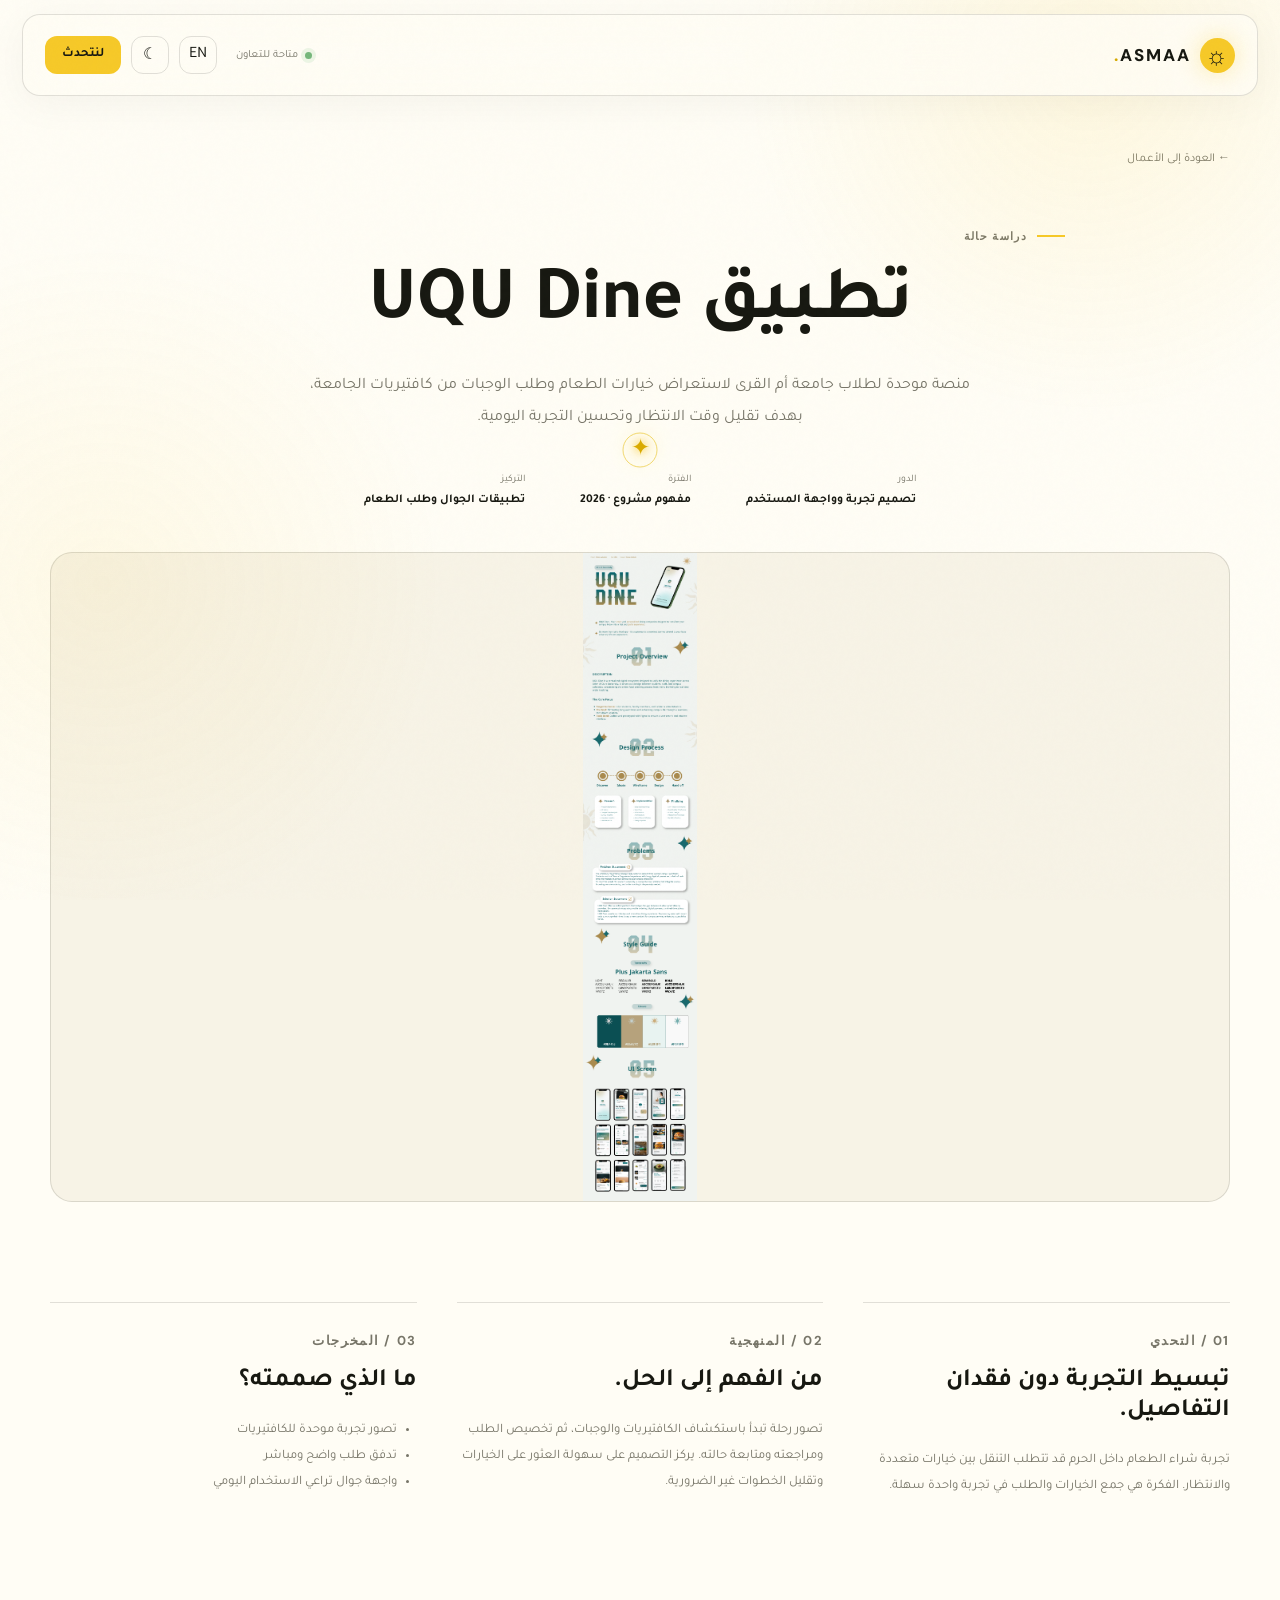
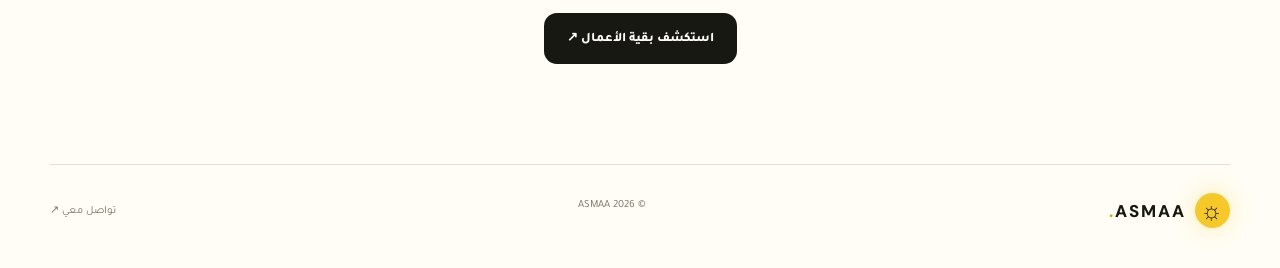
==== project.html @ 91a4085b "Add files via upload" ====
<!DOCTYPE html><html lang="ar" dir="rtl" data-theme="day"><head><meta charset="UTF-8"><meta name="viewport" content="width=device-width,initial-scale=1"><meta name="theme-color" content="#fffdf5"><title>تفاصيل المشروع | أسماء</title><link href="https://fonts.googleapis.com/css2?family=DM+Sans:wght@400;500;600;700;800&family=Tajawal:wght@400;500;600;700;800&display=swap" rel="stylesheet"><link rel="stylesheet" href="Asmaa.css"><script>try{document.documentElement.dataset.theme=localStorage.getItem('asmaa-theme')||'day'}catch(e){}</script></head><body class="project-page"><div class="site-loader" aria-hidden="true"><div class="loader-sun">☼</div><span>ASMAA / SOLAR EXPERIENCE</span><i></i></div><div class="cursor-star" aria-hidden="true">✦</div><div class="cursor-aura" aria-hidden="true"></div><div class="ambient-grain" aria-hidden="true"></div><header class="site-header"><a class="brand" href="index.html"><span class="brand-mark">☼</span><span>ASMAA<span class="brand-dot">.</span></span></a><div class="header-actions"><span class="availability"><i></i>متاحة للتعاون</span><button class="icon-btn" id="langToggle">EN</button><button class="icon-btn theme-switch" id="themeToggle"><span>☾</span></button><a class="header-cta" href="index.html#contact" data-i18n="letsTalk">لنتحدث <span>↗</span></a></div></header><main id="projectDetail" class="project-detail section-wrap"><a href="index.html#work" class="back-link" data-i18n="backProjects">← العودة إلى الأعمال</a><div class="project-detail-head"><p class="eyebrow"><span class="eyebrow-line"></span><span data-i18n="caseStudy">CASE STUDY</span></p><h1 id="detailTitle"></h1><p id="detailSummary" class="detail-summary"></p><div class="detail-meta"><div><span data-i18n="projectRole">الدور</span><strong id="detailRole"></strong></div><div><span data-i18n="projectDate">الفترة</span><strong id="detailDate"></strong></div><div><span data-i18n="projectFocus">التركيز</span><strong id="detailFocus"></strong></div></div></div><figure class="detail-visual"><img id="detailImage" src="" alt=""></figure><div class="case-content"><section><p class="eyebrow" data-i18n="theChallenge">01 / التحدي</p><h2 id="detailChallenge"></h2><p id="detailChallengeText"></p></section><section><p class="eyebrow" data-i18n="theApproach">02 / المنهجية</p><h2 data-i18n="approachTitle">من الفهم إلى الحل.</h2><p id="detailApproach"></p></section><section><p class="eyebrow" data-i18n="theOutcome">03 / المخرجات</p><h2 data-i18n="outcomeTitle">ما الذي صممته؟</h2><ul id="detailOutcomes"></ul></section></div><div class="case-next"><a href="index.html#work" class="btn btn-dark" data-i18n="moreProjects">استكشف بقية الأعمال ↗</a></div></main><footer class="site-footer"><a class="brand" href="index.html"><span class="brand-mark">☼</span><span>ASMAA<span class="brand-dot">.</span></span></a><p>© 2026 ASMAA</p><a href="index.html#contact" data-i18n="contactMe">تواصل معي ↗</a></footer><script src="Asmaa.js"></script></body></html>
---- Asmaa.css ----
@import url('https://fonts.googleapis.com/css2?family=DM+Sans:wght@400;500;600;700;800;900&family=Tajawal:wght@400;500;600;700;800;900&display=swap');
:root{--sun:#f6c928;--sun-2:#ffe477;--ink:#171811;--paper:#fffdf5;--paper-2:#f7f3e6;--muted:#777568;--line:rgba(23,24,17,.13);--card:#fffefa;--shadow:0 24px 80px rgba(37,31,8,.09);--ease:cubic-bezier(.2,.75,.25,1);--font:'Tajawal',sans-serif;--latin:'DM Sans',sans-serif;color-scheme:light}
:root[data-theme=night]{--ink:#f8f4e5;--paper:#11120e;--paper-2:#1a1b14;--muted:#aaa58f;--line:rgba(255,249,220,.14);--card:#191a13;--shadow:0 24px 80px rgba(0,0,0,.28);color-scheme:dark}
*{box-sizing:border-box}html{scroll-behavior:smooth;scroll-padding-top:100px}body{margin:0;background:var(--paper);color:var(--ink);font-family:var(--font);overflow-x:hidden;transition:background .5s,color .5s}body:before{content:"";position:fixed;inset:0;pointer-events:none;z-index:0;background:radial-gradient(circle at 85% 8%,rgba(246,201,40,.10),transparent 25%),radial-gradient(circle at 8% 65%,rgba(246,201,40,.07),transparent 26%)}a{color:inherit;text-decoration:none}button{font:inherit;color:inherit}img{max-width:100%;display:block}::selection{background:var(--sun);color:#171811}.section-wrap{width:min(1180px,calc(100% - 64px));margin-inline:auto}.content-section{padding-block:125px;position:relative;z-index:1}.site-header{height:82px;position:fixed;z-index:50;top:14px;left:50%;transform:translateX(-50%);width:min(1240px,calc(100% - 44px));display:flex;align-items:center;justify-content:space-between;padding:0 22px;border:1px solid var(--line);border-radius:18px;background:color-mix(in srgb,var(--paper) 82%,transparent);backdrop-filter:blur(22px);box-shadow:0 8px 40px rgba(0,0,0,.045)}.brand{display:flex;align-items:center;gap:9px;font:800 17px var(--latin);letter-spacing:.12em}.brand-mark{width:35px;height:35px;border-radius:50%;display:grid;place-items:center;background:var(--sun);color:#171811;font-size:24px;box-shadow:0 0 25px #f6c92855}.brand-dot{color:#d6a900}.main-nav{display:flex;align-items:center;gap:30px}.main-nav a,.header-cta,.text-link,.under-link{font-size:13px;font-weight:700;position:relative}.main-nav a:after{content:"";position:absolute;bottom:-8px;right:0;width:0;height:2px;background:var(--sun);transition:width .3s}.main-nav a:hover:after{width:100%}.header-actions{display:flex;align-items:center;gap:10px}.availability{display:flex;align-items:center;gap:7px;color:var(--muted);font-size:11px;margin-inline-end:9px}.availability i,.note-dot{width:7px;height:7px;border-radius:50%;background:#75b77b;box-shadow:0 0 0 4px #75b77b22}.icon-btn,.menu-toggle{width:38px;height:38px;border:1px solid var(--line);border-radius:12px;background:transparent;cursor:pointer;transition:.3s}.icon-btn:hover,.menu-toggle:hover{background:var(--sun);color:#171811;border-color:var(--sun);transform:translateY(-2px)}.header-cta{padding:11px 17px;border-radius:12px;background:var(--sun);color:#171811}.header-cta span{margin-inline-start:8px}.menu-toggle{display:none}.scroll-progress{height:3px;position:fixed;z-index:80;top:0;right:0;width:0;background:var(--sun);box-shadow:0 0 12px var(--sun)}
.hero{min-height:850px;padding-top:180px;padding-bottom:100px;display:grid;grid-template-columns:1.04fr .96fr;align-items:center;gap:50px;position:relative;z-index:1}.hero-copy{max-width:650px}.eyebrow{display:flex;align-items:center;gap:10px;color:var(--muted);font:700 11px var(--latin);letter-spacing:.12em}.eyebrow-line{display:inline-block;width:28px;height:2px;background:var(--sun)}h1,h2,h3,p{margin-top:0}.hero h1{font-size:clamp(52px,6.4vw,91px);line-height:1.08;letter-spacing:-.055em;margin:28px 0 24px;font-weight:900}.hero h1 em,.section-heading h2 em,.contact-panel h2 em{font-style:normal;color:#d4a900;position:relative;white-space:nowrap}.hero h1 em:after{content:"";position:absolute;height:13px;bottom:-9px;left:0;right:0;background:var(--sun);opacity:.35;border-radius:100%;transform:rotate(-2deg)}.hero-lead{font-size:17px;line-height:2;color:var(--muted);max-width:590px}.hero-actions{display:flex;align-items:center;gap:25px;margin-top:35px}.btn{display:inline-flex;align-items:center;justify-content:center;gap:18px;padding:16px 23px;border-radius:13px;font-weight:800;font-size:13px;transition:transform .35s var(--ease),box-shadow .35s,background .35s;cursor:pointer}.btn:hover{transform:translateY(-5px);box-shadow:0 15px 35px #d9ad2440}.btn-dark{background:var(--ink);color:var(--paper)}.btn-dark:hover{background:var(--sun);color:#171811}.btn-outline{border:1px solid var(--line)}.hero-facts{display:flex;gap:40px;margin-top:65px}.hero-facts div{display:grid;gap:4px}.hero-facts strong{font:800 22px var(--latin)}.hero-facts span{font-size:11px;color:var(--muted)}.hero-art{height:530px;position:relative;display:grid;place-items:center;isolation:isolate}.hero-art:before{content:"";position:absolute;width:390px;height:390px;border-radius:50%;background:var(--sun);filter:blur(95px);opacity:.17;animation:pulseGlow 6s ease-in-out infinite}.sun-disc{width:min(340px,68vw);aspect-ratio:1;border-radius:50%;position:relative;display:grid;place-items:center;background:radial-gradient(circle at 35% 28%,#fff5b8 0 5%,#ffdf64 19%,#f6c928 52%,#e4a900 100%);box-shadow:inset -25px -25px 55px #bd830c30,inset 12px 12px 30px #fff8c7,0 30px 100px #d9a90044;animation:sunFloat 7s ease-in-out infinite}.sun-disc:before,.sun-disc:after{content:"";position:absolute;inset:-22px;border:1px solid #e5b51e66;border-radius:50%;animation:orbit 24s linear infinite}.sun-disc:after{inset:-55px;border-style:dashed;opacity:.55;animation-direction:reverse;animation-duration:55s}.sun-face{font-size:120px;color:#9a6b00;opacity:.35;animation:rotateSlow 35s linear infinite}.sun-core{position:absolute;width:38%;height:38%;border:1px solid #fff5bd99;border-radius:50%;box-shadow:0 0 40px #fff8bb66}.sun-orbit{position:absolute;border:1px solid var(--line);border-radius:50%;transform:rotate(-25deg)}.orbit-one{width:470px;height:180px}.orbit-two{width:530px;height:260px;transform:rotate(42deg)}.art-spark{position:absolute;color:#d6a900;animation:sparkle 3s ease-in-out infinite}.spark-a{font-size:35px;top:15%;right:14%}.spark-b{font-size:24px;bottom:17%;left:13%;animation-delay:1.2s}.art-label{position:absolute;font:700 10px var(--latin);letter-spacing:.16em;color:var(--muted)}.label-top{top:12%;left:3%}.label-bottom{bottom:12%;right:5%}.art-note{position:absolute;bottom:2%;left:50%;transform:translateX(-50%);display:flex;align-items:center;gap:9px;padding:12px 17px;border:1px solid var(--line);border-radius:99px;background:var(--card);font-size:11px;white-space:nowrap;box-shadow:var(--shadow)}.scroll-cue{position:absolute;bottom:30px;left:50%;transform:translateX(-50%);display:flex;gap:12px;align-items:center;color:var(--muted);font-size:11px}.scroll-cue b{font-size:20px;color:var(--sun);animation:scrollBounce 1.5s infinite}.intro-strip{overflow:hidden;background:var(--sun);color:#171811;padding:16px 0;transform:rotate(-1deg) scale(1.02);position:relative;z-index:2}.strip-track{display:flex;align-items:center;justify-content:space-around;gap:55px;white-space:nowrap;font:800 11px var(--latin);letter-spacing:.18em;animation:marquee 28s linear infinite}.strip-track i{font-size:18px;font-style:normal}
.section-heading h2,.contact-panel h2{font-size:clamp(43px,5vw,68px);line-height:1.13;letter-spacing:-.045em;margin:22px 0;font-weight:900}.section-heading.centered{text-align:center;max-width:700px;margin:0 auto 60px}.section-heading.centered .eyebrow{justify-content:center}.section-desc{max-width:450px;color:var(--muted);line-height:1.9;font-size:14px}.about-layout{display:grid;grid-template-columns:.7fr 1.3fr;gap:100px;align-items:center;margin-top:60px}.about-stamp{width:220px;height:220px;border:1px solid var(--line);border-radius:50%;display:flex;flex-direction:column;align-items:center;justify-content:center;gap:14px;position:relative;margin:auto}.about-stamp:before,.about-stamp:after{content:"";position:absolute;inset:13px;border:1px dashed var(--line);border-radius:50%;animation:rotateSlow 40s linear infinite}.about-stamp:after{inset:-12px;border-color:#e4b52266}.stamp-sun{font-size:65px;color:#d4a900;line-height:1}.about-stamp span:last-child{font:800 9px/1.6 var(--latin);letter-spacing:.2em;text-align:center}.about-text{max-width:660px}.large-copy{font-size:27px;line-height:1.7;font-weight:800}.about-text>p:not(.large-copy){color:var(--muted);line-height:2.1;font-size:15px}.under-link{display:inline-flex;gap:14px;margin-top:15px;padding-bottom:8px;border-bottom:1px solid var(--sun)}.skills-section{background:var(--paper-2)}.skill-grid{display:grid;grid-template-columns:repeat(4,1fr);gap:15px}.skill-card{padding:27px 23px 25px;background:var(--card);border:1px solid var(--line);border-radius:18px;min-height:290px;position:relative;overflow:hidden;transition:transform .4s var(--ease),border-color .4s,box-shadow .4s}.skill-card:before{content:"";position:absolute;width:180px;height:180px;border-radius:50%;background:var(--sun);opacity:0;filter:blur(50px);top:-80px;left:-80px;transition:opacity .4s}.skill-card:hover{transform:translateY(-9px);border-color:#e5bd36;box-shadow:var(--shadow)}.skill-card:hover:before{opacity:.22}.card-number{font:700 11px var(--latin);color:var(--muted)}.skill-icon{font-size:35px;color:#d4a900;margin:25px 0 18px}.skill-card h3{font-size:17px;margin-bottom:10px}.skill-card p{font-size:12px;line-height:1.9;color:var(--muted)}.tag-row{display:flex;flex-wrap:wrap;gap:6px;margin-top:18px}.tag-row span{font:600 9px var(--latin);padding:6px 8px;border-radius:6px;background:var(--paper-2);color:var(--muted)}.tools-layout{display:grid;grid-template-columns:.8fr 1.2fr;gap:80px;align-items:center}.tool-cloud{display:flex;flex-wrap:wrap;gap:12px}.tool-cloud span{border:1px solid var(--line);padding:15px 19px;border-radius:12px;font:700 12px var(--latin);background:var(--card);transition:.3s}.tool-cloud span:hover{background:var(--sun);border-color:var(--sun);color:#171811;transform:translateY(-4px) rotate(-2deg)}
.process-section{padding-top:80px}.process-grid{display:grid;grid-template-columns:repeat(4,1fr);gap:14px;margin-top:45px}.process-step{border-top:1px solid var(--line);padding:23px 18px 20px 5px;position:relative;transition:.35s}.process-step:before{content:"";position:absolute;top:-2px;right:0;width:0;height:3px;background:var(--sun);transition:width .5s}.process-step:hover:before{width:100%}.process-step>span{font:700 12px var(--latin);color:#c59a00}.process-step h3{font-size:25px;margin:24px 0 10px}.process-step p{font-size:12px;line-height:2;color:var(--muted);min-height:72px}.process-step b{font:700 9px var(--latin);letter-spacing:.2em;color:var(--muted)}.work-section{background:var(--paper-2);padding-block:120px}.work-heading{display:flex;justify-content:space-between;align-items:end;margin-bottom:50px}.project-grid{display:grid;grid-template-columns:repeat(2,1fr);gap:38px 24px}.project-card{display:block;min-width:0;cursor:pointer}.project-feature{grid-column:span 2}.project-image{height:330px;border-radius:18px;overflow:hidden;position:relative;background:var(--paper);border:1px solid var(--line);isolation:isolate}.project-feature .project-image{height:470px}.project-image:after{content:"";position:absolute;inset:0;background:linear-gradient(135deg,rgba(246,201,40,.18),transparent 45%,rgba(0,0,0,.15));opacity:.5;transition:opacity .4s}.project-image img{width:100%;height:100%;object-fit:cover;transition:transform .8s var(--ease),filter .5s}.project-card:hover .project-image img{transform:scale(1.045)}.project-card:hover .project-image:after{opacity:1}.project-open{position:absolute;z-index:2;top:20px;left:20px;width:48px;height:48px;display:grid;place-items:center;border-radius:50%;background:var(--sun);color:#171811;font-size:21px;transform:translateY(10px);opacity:0;transition:.35s}.project-card:hover .project-open{transform:none;opacity:1}.project-index{position:absolute;z-index:2;right:20px;top:20px;font:700 11px var(--latin);color:#171811;background:#fffdf0d9;padding:8px 11px;border-radius:8px}.project-info{display:flex;align-items:center;justify-content:space-between;padding:18px 4px}.project-type{font:700 9px var(--latin);letter-spacing:.12em;color:var(--muted);margin-bottom:8px}.project-info h3{font-size:20px;margin:0}.project-arrow{width:38px;height:38px;border:1px solid var(--line);border-radius:50%;display:grid;place-items:center;transition:.3s}.project-card:hover .project-arrow{background:var(--sun);border-color:var(--sun);color:#171811;transform:rotate(45deg)}
.contact-section{padding-block:120px}.contact-panel{position:relative;overflow:hidden;border-radius:25px;background:var(--sun);color:#171811;padding:75px 8%;isolation:isolate}.contact-panel:after{content:"☼";position:absolute;z-index:-1;font-size:440px;line-height:1;left:-25px;bottom:-180px;color:#fff4b1;opacity:.45;animation:rotateSlow 80s linear infinite}.contact-panel .eyebrow{color:#69520a}.contact-panel .eyebrow-line{background:#171811}.contact-panel h2{font-size:clamp(55px,7vw,88px)}.contact-panel h2 em{color:#fffdf5}.contact-panel>p:not(.eyebrow){max-width:460px;font-size:15px;line-height:1.9}.contact-actions{display:flex;gap:12px;margin-top:30px;flex-wrap:wrap}.contact-actions .btn-dark{background:#171811;color:#fffdf5}.contact-actions .btn-outline{border-color:#17181166}.social-links{display:flex;gap:25px;margin-top:45px;flex-wrap:wrap}.social-links a{font:700 11px var(--latin);border-bottom:1px solid #17181155;padding-bottom:5px}.contact-sun{position:absolute;top:35px;left:8%;font-size:60px;opacity:.3}.site-footer{width:min(1180px,calc(100% - 64px));margin:auto;padding:28px 0 40px;border-top:1px solid var(--line);display:flex;align-items:center;justify-content:space-between;position:relative;z-index:1}.site-footer p,.site-footer>a:last-child{font-size:11px;color:var(--muted)}.to-top{font-size:11px}.reveal{opacity:0;transform:translateY(28px);transition:opacity .8s var(--ease),transform .8s var(--ease)}.reveal.visible{opacity:1;transform:none}.skill-card:nth-child(2),.process-step:nth-child(2){transition-delay:.08s}.skill-card:nth-child(3),.process-step:nth-child(3){transition-delay:.16s}.skill-card:nth-child(4),.process-step:nth-child(4){transition-delay:.24s}.site-loader{position:fixed;inset:0;z-index:200;background:var(--paper);display:flex;align-items:center;justify-content:center;flex-direction:column;gap:20px;font:700 10px var(--latin);letter-spacing:.22em;transition:opacity .7s,visibility .7s}.site-loader.done{opacity:0;visibility:hidden}.loader-sun{font-size:65px;color:#d4a900;animation:rotateSlow 2s linear infinite}.site-loader i{width:120px;height:2px;background:var(--line);position:relative;overflow:hidden}.site-loader i:after{content:"";position:absolute;inset:0;background:var(--sun);transform:translateX(-100%);animation:loadLine 1s ease forwards}.ambient-grain{position:fixed;inset:0;z-index:60;pointer-events:none;opacity:.035;background-image:url("data:image/svg+xml,%3Csvg viewBox='0 0 180 180' xmlns='http://www.w3.org/2000/svg'%3E%3Cfilter id='n'%3E%3CfeTurbulence type='fractalNoise' baseFrequency='.9' numOctaves='3' stitchTiles='stitch'/%3E%3C/filter%3E%3Crect width='100%25' height='100%25' filter='url(%23n)' opacity='.5'/%3E%3C/svg%3E")}.cursor-star,.cursor-aura{position:fixed;z-index:150;pointer-events:none;left:0;top:0;opacity:0;transform:translate(-50%,-50%);transition:opacity .2s}.cursor-star{font-size:23px;color:#d9aa00;text-shadow:0 0 10px #f6c928,0 0 25px #f6c928;mix-blend-mode:normal}.cursor-aura{width:35px;height:35px;border:1px solid #e5b90088;border-radius:50%;transition:width .25s,height .25s,opacity .2s}.cursor-star.active,.cursor-aura.active{opacity:1}.cursor-aura.hover{width:58px;height:58px;background:#f6c92820}.project-detail{padding-top:150px;padding-bottom:100px}.back-link{font-size:12px;color:var(--muted)}.project-detail-head{max-width:850px;margin:60px auto 45px;text-align:center}.project-detail-head h1{font-size:clamp(42px,6vw,76px);line-height:1.15;margin:20px 0}.detail-summary{color:var(--muted);font-size:16px;line-height:2;max-width:700px;margin:0 auto}.detail-meta{display:flex;justify-content:center;gap:55px;margin-top:40px}.detail-meta div{display:grid;gap:7px;text-align:start}.detail-meta span{font-size:10px;color:var(--muted)}.detail-meta strong{font-size:12px}.detail-visual{margin:0;border-radius:22px;overflow:hidden;border:1px solid var(--line);background:var(--paper-2);max-height:650px}.detail-visual img{width:100%;max-height:650px;object-fit:contain}.case-content{display:grid;grid-template-columns:repeat(3,1fr);gap:40px;margin:100px 0}.case-content section{border-top:1px solid var(--line);padding-top:25px}.case-content h2{font-size:25px}.case-content p,.case-content li{font-size:13px;line-height:2;color:var(--muted)}.case-content ul{padding-inline-start:20px}.case-next{text-align:center}.case-next .btn{display:inline-flex}
@keyframes pulseGlow{50%{opacity:.28;transform:scale(1.12)}}@keyframes sunFloat{50%{transform:translateY(-13px) rotate(2deg)}}@keyframes orbit{to{transform:rotate(335deg)}}@keyframes rotateSlow{to{transform:rotate(360deg)}}@keyframes sparkle{0%,100%{transform:scale(.7) rotate(0);opacity:.45}50%{transform:scale(1.2) rotate(35deg);opacity:1}}@keyframes scrollBounce{50%{transform:translateY(7px)}}@keyframes marquee{to{transform:translateX(-35%)}}@keyframes loadLine{to{transform:translateX(0)}}
@media(max-width:1000px){.main-nav{gap:16px}.availability{display:none}.hero{gap:20px}.skill-grid{grid-template-columns:repeat(2,1fr)}.tools-layout{gap:35px}.project-image{height:270px}.project-feature .project-image{height:390px}}
@media(max-width:720px){.section-wrap,.site-footer{width:calc(100% - 36px)}.site-header{top:8px;width:calc(100% - 20px);height:66px;padding:0 12px;border-radius:15px}.brand{font-size:14px}.brand-mark{width:31px;height:31px}.main-nav{display:none;position:absolute;top:73px;right:0;left:0;padding:18px;background:var(--card);border:1px solid var(--line);border-radius:15px;box-shadow:var(--shadow);flex-direction:column;align-items:stretch;gap:0}.main-nav.open{display:flex}.main-nav a{padding:13px 8px;border-bottom:1px solid var(--line)}.header-actions{gap:6px}.header-cta{display:none}.icon-btn,.menu-toggle{width:35px;height:35px}.menu-toggle{display:block}.hero{min-height:auto;padding-top:135px;padding-bottom:85px;grid-template-columns:1fr;gap:15px}.hero h1{font-size:clamp(48px,13vw,72px);margin-top:22px}.hero-lead{font-size:14px}.hero-art{height:390px;grid-row:1}.sun-disc{width:235px}.sun-face{font-size:90px}.orbit-one{width:330px;height:140px}.orbit-two{width:350px;height:190px}.hero-facts{gap:25px;margin-top:45px}.content-section{padding-block:80px}.section-heading h2,.contact-panel h2{font-size:46px}.about-layout{grid-template-columns:1fr;gap:40px;margin-top:35px}.about-stamp{width:170px;height:170px}.stamp-sun{font-size:48px}.large-copy{font-size:22px}.skill-grid{gap:10px}.skill-card{padding:20px 15px;min-height:280px}.skill-card h3{font-size:15px}.skill-card p{font-size:11px}.tag-row span{font-size:8px}.tools-layout{grid-template-columns:1fr;gap:25px}.tool-cloud{gap:8px}.tool-cloud span{padding:12px 14px;font-size:10px}.process-grid{grid-template-columns:repeat(2,1fr);gap:24px 12px}.process-step p{min-height:90px}.work-heading{display:block}.work-heading .section-desc{margin-top:20px}.project-grid{grid-template-columns:1fr;gap:25px}.project-feature{grid-column:auto}.project-image,.project-feature .project-image{height:260px}.project-info h3{font-size:17px}.contact-panel{padding:55px 25px}.contact-panel:after{font-size:260px;bottom:-80px}.contact-actions{display:grid}.contact-actions .btn{width:100%}.social-links{gap:18px}.site-footer{gap:16px;flex-wrap:wrap}.site-footer p{order:3;width:100%}.detail-meta{gap:15px;flex-wrap:wrap}.detail-meta div{min-width:28%}.case-content{grid-template-columns:1fr;gap:28px;margin:60px 0}.project-detail{padding-top:120px}.project-detail-head{margin-top:45px}.detail-summary{font-size:14px}.cursor-star,.cursor-aura{display:none}.scroll-cue{bottom:15px}}
@media(hover:none){.cursor-star,.cursor-aura{display:none}.project-open{opacity:1;transform:none}}
@media(prefers-reduced-motion:reduce){*,*:before,*:after{scroll-behavior:auto!important;animation-duration:.01ms!important;animation-iteration-count:1!important;transition-duration:.01ms!important}.reveal{opacity:1;transform:none}}
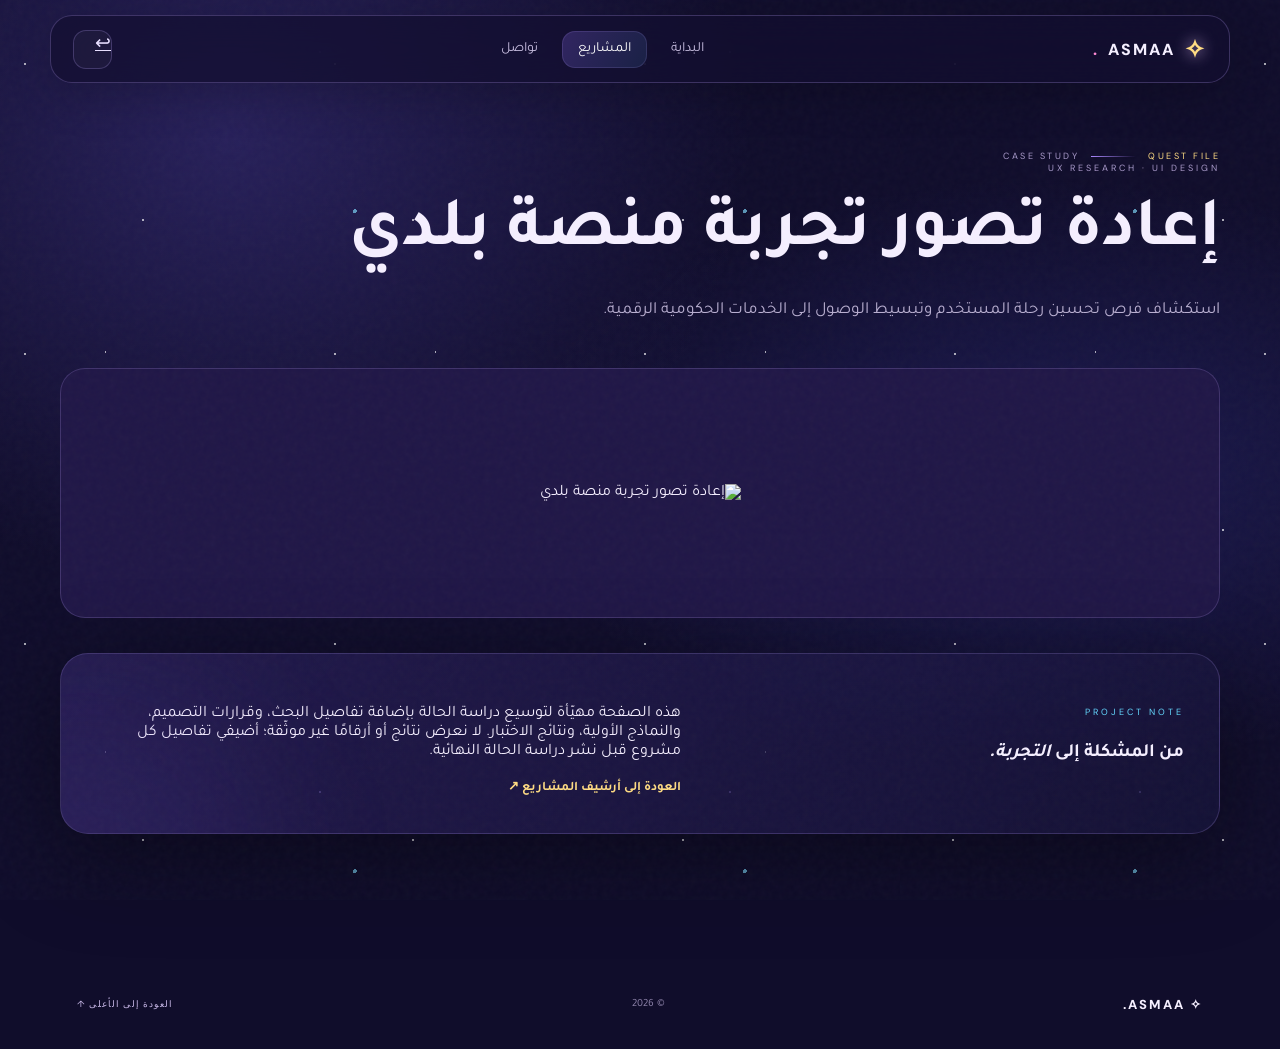
==== commit 0a2408e7: "Add files via upload" ====
--- a/project.html
+++ b/project.html
@@ -1 +1,3 @@
-<!DOCTYPE html><html lang="ar" dir="rtl" data-theme="day"><head><meta charset="UTF-8"><meta name="viewport" content="width=device-width,initial-scale=1"><meta name="theme-color" content="#fffdf5"><title>تفاصيل المشروع | أسماء</title><link href="https://fonts.googleapis.com/css2?family=DM+Sans:wght@400;500;600;700;800&family=Tajawal:wght@400;500;600;700;800&display=swap" rel="stylesheet"><link rel="stylesheet" href="Asmaa.css"><script>try{document.documentElement.dataset.theme=localStorage.getItem('asmaa-theme')||'day'}catch(e){}</script></head><body class="project-page"><div class="site-loader" aria-hidden="true"><div class="loader-sun">☼</div><span>ASMAA / SOLAR EXPERIENCE</span><i></i></div><div class="cursor-star" aria-hidden="true">✦</div><div class="cursor-aura" aria-hidden="true"></div><div class="ambient-grain" aria-hidden="true"></div><header class="site-header"><a class="brand" href="index.html"><span class="brand-mark">☼</span><span>ASMAA<span class="brand-dot">.</span></span></a><div class="header-actions"><span class="availability"><i></i>متاحة للتعاون</span><button class="icon-btn" id="langToggle">EN</button><button class="icon-btn theme-switch" id="themeToggle"><span>☾</span></button><a class="header-cta" href="index.html#contact" data-i18n="letsTalk">لنتحدث <span>↗</span></a></div></header><main id="projectDetail" class="project-detail section-wrap"><a href="index.html#work" class="back-link" data-i18n="backProjects">← العودة إلى الأعمال</a><div class="project-detail-head"><p class="eyebrow"><span class="eyebrow-line"></span><span data-i18n="caseStudy">CASE STUDY</span></p><h1 id="detailTitle"></h1><p id="detailSummary" class="detail-summary"></p><div class="detail-meta"><div><span data-i18n="projectRole">الدور</span><strong id="detailRole"></strong></div><div><span data-i18n="projectDate">الفترة</span><strong id="detailDate"></strong></div><div><span data-i18n="projectFocus">التركيز</span><strong id="detailFocus"></strong></div></div></div><figure class="detail-visual"><img id="detailImage" src="" alt=""></figure><div class="case-content"><section><p class="eyebrow" data-i18n="theChallenge">01 / التحدي</p><h2 id="detailChallenge"></h2><p id="detailChallengeText"></p></section><section><p class="eyebrow" data-i18n="theApproach">02 / المنهجية</p><h2 data-i18n="approachTitle">من الفهم إلى الحل.</h2><p id="detailApproach"></p></section><section><p class="eyebrow" data-i18n="theOutcome">03 / المخرجات</p><h2 data-i18n="outcomeTitle">ما الذي صممته؟</h2><ul id="detailOutcomes"></ul></section></div><div class="case-next"><a href="index.html#work" class="btn btn-dark" data-i18n="moreProjects">استكشف بقية الأعمال ↗</a></div></main><footer class="site-footer"><a class="brand" href="index.html"><span class="brand-mark">☼</span><span>ASMAA<span class="brand-dot">.</span></span></a><p>© 2026 ASMAA</p><a href="index.html#contact" data-i18n="contactMe">تواصل معي ↗</a></footer><script src="Asmaa.js"></script></body></html>
+<!doctype html><html lang="ar" dir="rtl" data-theme="arcana"><head><meta charset="utf-8"><meta name="viewport" content="width=device-width,initial-scale=1,viewport-fit=cover"><meta name="theme-color" content="#100d2b"><title>ملف المهمة — ASMAA</title><link rel="preconnect" href="https://fonts.googleapis.com"><link href="https://fonts.googleapis.com/css2?family=DM+Sans:wght@400;500;600;700;800&family=Tajawal:wght@400;500;600;700;800;900&display=swap" rel="stylesheet"><link rel="stylesheet" href="styles.css"></head><body><div class="grain"></div><div class="scroll-progress" id="scrollProgress"></div><header class="topbar"><a class="brand" href="index.html"><span class="brand-glyph">✧</span> ASMAA<span class="brand-dot">.</span></a><nav class="desktop-nav"><a href="index.html#home">البداية</a><a href="index.html#quests" class="current">المشاريع</a><a href="index.html#contact">تواصل</a></nav><div class="top-actions"><a class="icon-button" href="index.html" aria-label="العودة">↩</a></div></header><main class="project-page"><section class="section" style="padding-top:150px;min-height:75vh"><div class="section-label"><span>QUEST FILE</span><i></i> CASE STUDY</div><p class="eyebrow" id="projectType">SELECTED PROJECT</p><h1 id="projectTitle" style="font-size:clamp(38px,7vw,70px);margin:18px 0">ملف المهمة</h1><p id="projectDescription" style="max-width:720px;color:#b9afd1;font-size:17px;line-height:2">تفاصيل المشروع.</p><div id="projectImage" style="margin-top:40px;border:1px solid rgba(190,163,255,.2);border-radius:25px;overflow:hidden;background:#201747;min-height:250px;display:grid;place-items:center"></div><div class="profile-layout" style="margin-top:35px"><div><span class="micro-tag">PROJECT NOTE</span><h3>من المشكلة إلى <em>التجربة.</em></h3></div><div><p>هذه الصفحة مهيّأة لتوسيع دراسة الحالة بإضافة تفاصيل البحث، وقرارات التصميم، والنماذج الأولية، ونتائج الاختبار. لا نعرض نتائج أو أرقامًا غير موثّقة؛ أضيفي تفاصيل كل مشروع قبل نشر دراسة الحالة النهائية.</p><a class="text-link" href="index.html#quests">العودة إلى أرشيف المشاريع ↗</a></div></div></section></main><footer><a class="brand" href="index.html">✧ ASMAA.</a><span>© 2026</span><a href="index.html#home">العودة إلى الأعلى ↑</a></footer><script>
+const projects={balady:{title:'إعادة تصور تجربة منصة بلدي',type:'UX RESEARCH · UI DESIGN',desc:'استكشاف فرص تحسين رحلة المستخدم وتبسيط الوصول إلى الخدمات الحكومية الرقمية.',img:'assets/balady.svg'},'uqu-dine':{title:'UQU Dine',type:'UX/UI · MOBILE APP',desc:'منصة موحّدة تساعد مجتمع الجامعة على استكشاف خيارات المقاصف والاختيار بسهولة.',img:'assets/uqu-dine.png'},glassmorphism:{title:'مشغّل موسيقى بطبقات زجاجية',type:'VISUAL DESIGN · UI CONCEPT',desc:'استكشاف الشفافية والعمق في واجهة تفاعلية تجمع بين الوضوح والطابع البصري.',img:'assets/glassmorphism.png'},'artathon-1':{title:'أرتاثون — التحدي الأول',type:'DESIGN CHALLENGE',desc:'رحلة لتوليد الأفكار وتحويل التحدي إلى اتجاهات تصميمية قابلة للتطوير.',img:'assets/artathon-1.png'},'artathon-5':{title:'أرتاثون — التحدي الخامس',type:'DESIGN CHALLENGE',desc:'تجربة إضافية في صياغة الحلول وصقل الأفكار ضمن وقت وتحدٍ محددين.',img:'assets/artathon-5.png'}};const p=projects[new URLSearchParams(location.search).get('id')]||projects.balady;document.title=p.title+' — ASMAA';document.querySelector('#projectTitle').textContent=p.title;document.querySelector('#projectType').textContent=p.type;document.querySelector('#projectDescription').textContent=p.desc;const im=document.createElement('img');im.src=p.img;im.alt=p.title;im.style.cssText='max-width:100%;max-height:560px;object-fit:contain';document.querySelector('#projectImage').append(im);window.addEventListener('scroll',()=>{const m=document.documentElement.scrollHeight-innerHeight;document.querySelector('#scrollProgress').style.width=(m?scrollY/m*100:0)+'%'});
+</script></body></html>
--- a/styles.css
+++ b/styles.css
@@ -0,0 +1,9 @@
+:root{--bg:#100d2b;--bg2:#17113b;--panel:rgba(34,26,76,.72);--panel2:rgba(43,31,91,.7);--text:#f5efff;--muted:#b9afd9;--line:rgba(191,164,255,.23);--violet:#a987ff;--blue:#63d7ff;--pink:#ff8bd5;--gold:#ffdc83;--shadow:0 25px 90px rgba(0,0,0,.38);--font:'Tajawal',sans-serif;--latin:'DM Sans',sans-serif}*{box-sizing:border-box}html{scroll-behavior:smooth;scroll-padding-top:90px}body{margin:0;background:radial-gradient(ellipse at 18% 13%,#27205a 0,transparent 35%),radial-gradient(ellipse at 82% 45%,#1c1a50 0,transparent 36%),var(--bg);color:var(--text);font-family:var(--font);overflow-x:hidden;min-width:320px}body:before{content:"";position:fixed;inset:0;pointer-events:none;z-index:-1;background-image:radial-gradient(1px 1px at 8% 22%,#fff 99%,transparent),radial-gradient(1px 1px at 78% 14%,#b9a1ff 99%,transparent),radial-gradient(1px 1px at 53% 71%,#fff 99%,transparent),radial-gradient(2px 2px at 91% 64%,#83dfff 99%,transparent),radial-gradient(1px 1px at 32% 88%,#fff 99%,transparent);background-size:310px 290px,410px 370px,270px 310px,390px 330px,330px 400px;opacity:.65}.grain{position:fixed;inset:0;pointer-events:none;z-index:30;opacity:.06;background-image:url("data:image/svg+xml,%3Csvg viewBox='0 0 180 180' xmlns='http://www.w3.org/2000/svg'%3E%3Cfilter id='n'%3E%3CfeTurbulence type='fractalNoise' baseFrequency='.8' numOctaves='4' stitchTiles='stitch'/%3E%3C/filter%3E%3Crect width='100%25' height='100%25' filter='url(%23n)' opacity='.5'/%3E%3C/svg%3E")}.ambient{position:fixed;width:420px;height:420px;border-radius:50%;filter:blur(110px);opacity:.12;pointer-events:none;z-index:-1}.ambient-a{background:#9c65ff;top:12%;left:-180px}.ambient-b{background:#27b8df;bottom:0;right:-200px}.intro{position:fixed;inset:0;z-index:100;background:#100d2b;display:flex;flex-direction:column;align-items:center;justify-content:center;gap:13px;transition:opacity .8s,visibility .8s}.intro.done{opacity:0;visibility:hidden}.intro-mark{font-size:58px;color:var(--gold);animation:turn 3s linear infinite;text-shadow:0 0 30px var(--violet)}.intro strong{font:700 13px var(--latin);letter-spacing:5px}.intro>span{color:var(--muted);font-size:13px}.intro-bar{height:2px;width:145px;background:#30265d;overflow:hidden;margin-top:15px}.intro-bar i{display:block;height:100%;width:0;background:linear-gradient(90deg,var(--blue),var(--violet),var(--pink));animation:load 1.4s ease forwards}.scroll-progress{position:fixed;z-index:60;top:0;right:0;height:2px;width:0;background:linear-gradient(90deg,var(--blue),var(--violet),var(--pink),var(--gold));box-shadow:0 0 12px var(--violet)}.cursor-aura{position:fixed;z-index:2;pointer-events:none;width:190px;height:190px;border-radius:50%;background:radial-gradient(circle,rgba(143,105,255,.13),transparent 68%);transform:translate(-50%,-50%);opacity:0;transition:opacity .3s}.topbar{position:fixed;z-index:50;top:15px;left:50%;transform:translateX(-50%);width:min(1180px,calc(100% - 30px));height:68px;padding:0 22px;display:flex;align-items:center;justify-content:space-between;border:1px solid rgba(191,164,255,.24);border-radius:22px;background:rgba(19,14,48,.72);backdrop-filter:blur(22px);box-shadow:0 12px 45px rgba(0,0,0,.18)}.brand{display:flex;align-items:center;gap:9px;text-decoration:none;color:var(--text);font:800 16px var(--latin);letter-spacing:2px}.brand-glyph{color:var(--gold);font-size:25px;text-shadow:0 0 15px #e7c6ff}.brand-dot{color:var(--pink)}.desktop-nav{display:flex;gap:8px}.desktop-nav a,.mobile-menu a{padding:10px 16px;color:#c7bddf;text-decoration:none;font-size:14px;border-radius:13px;transition:.25s}.desktop-nav a:hover,.desktop-nav a.current{color:#fff;background:linear-gradient(120deg,rgba(151,112,255,.23),rgba(87,198,255,.1));box-shadow:inset 0 0 0 1px rgba(190,164,255,.15)}.top-actions{display:flex;gap:8px}.icon-button{border:1px solid var(--line);background:rgba(255,255,255,.035);color:#e8dfff;width:39px;height:39px;border-radius:13px;font-size:19px;cursor:pointer;transition:.25s}.icon-button:hover,.icon-button.active{border-color:var(--gold);color:var(--gold);box-shadow:0 0 22px rgba(255,220,131,.18);transform:translateY(-2px)}.menu-toggle{display:none}.mobile-menu{display:none}.side-nav{position:fixed;z-index:40;top:50%;left:18px;transform:translateY(-50%);display:flex;flex-direction:column;padding:9px;border:1px solid var(--line);border-radius:22px;background:rgba(21,15,55,.76);backdrop-filter:blur(16px);gap:7px}.side-nav a{width:39px;height:39px;display:grid;place-items:center;color:#c9b9ee;text-decoration:none;border-radius:13px;font-size:20px;transition:.25s}.side-nav a:hover{color:var(--gold);background:rgba(171,130,255,.2);transform:scale(1.08)}
+.hero{min-height:850px;min-height:min(940px,100svh);position:relative;isolation:isolate;display:grid;grid-template-columns:1fr 1fr;align-items:center;gap:20px;padding:145px max(8vw,70px) 95px;overflow:hidden}.hero:before{content:"";position:absolute;z-index:-2;inset:0;background:radial-gradient(ellipse at 24% 53%,rgba(114,72,194,.23),transparent 38%),radial-gradient(ellipse at 78% 32%,rgba(56,151,201,.15),transparent 34%),linear-gradient(180deg,rgba(18,13,49,.1),rgba(14,11,38,.7))}.hero:after{content:"";position:absolute;z-index:-1;width:70vw;height:70vw;max-width:900px;max-height:900px;border:1px solid rgba(163,136,255,.12);border-radius:50%;left:-24%;top:-38%;box-shadow:0 0 0 55px rgba(163,136,255,.025),0 0 0 110px rgba(163,136,255,.02)}.hero-copy{position:relative;z-index:3;max-width:590px}.overline,.section-label,.micro-tag,.card-type,.file-stamp,.eyebrow{font-family:var(--latin);letter-spacing:2px}.overline{font-size:10px;color:#c7b9eb;display:flex;align-items:center;gap:10px;margin-bottom:24px}.overline b{color:var(--gold)}.status-dot{display:inline-block;width:7px;height:7px;background:#8bffc7;border-radius:50%;box-shadow:0 0 12px #8bffc7}.hero-kicker{color:var(--gold);font-size:16px;margin:0 0 13px}.hero h1{font-size:clamp(45px,6vw,78px);line-height:1.16;letter-spacing:-2px;margin:0 0 23px;font-weight:900}.hero h1 em,.section-heading h2 em,.profile-content h3 em,.contact-section h2 em{font-style:normal;background:linear-gradient(100deg,#fff0b8,#cba6ff 55%,#82e2ff);-webkit-background-clip:text;background-clip:text;color:transparent}.hero-description{font-size:17px;line-height:2;color:#c2b8db;max-width:490px;margin:0 0 30px}.hero-actions,.contact-links{display:flex;flex-wrap:wrap;gap:12px}.button{min-height:51px;padding:0 21px;display:inline-flex;align-items:center;justify-content:center;gap:12px;border-radius:15px;text-decoration:none;font-weight:700;font-size:14px;transition:transform .25s,box-shadow .25s,border-color .25s}.button:hover{transform:translateY(-4px)}.button-primary{color:#21163c;background:linear-gradient(110deg,#ffe9a6,#c8a8ff 68%,#9ceaff);box-shadow:0 10px 30px rgba(161,126,255,.22)}.button-primary:hover{box-shadow:0 14px 40px rgba(161,126,255,.4)}.button-primary i{font-style:normal}.button-ghost{color:#eee7ff;border:1px solid rgba(196,172,255,.38);background:rgba(255,255,255,.035)}.button-ghost:hover{border-color:var(--gold);box-shadow:0 0 25px rgba(255,220,131,.12)}.hero-meta{display:flex;gap:35px;margin-top:48px}.hero-meta span{display:flex;flex-direction:column;gap:6px}.hero-meta small{font:10px var(--latin);letter-spacing:2px;color:#9688bd}.hero-meta b{font:600 11px var(--latin);color:#e3dafa}.hero-art{position:relative;min-height:560px;display:grid;place-items:center;perspective:900px}.spell-circle{position:absolute;border:1px solid rgba(190,158,255,.32);border-radius:50%;width:min(40vw,460px);aspect-ratio:1;box-shadow:0 0 35px rgba(162,119,255,.1),inset 0 0 35px rgba(162,119,255,.06)}.spell-circle:before,.spell-circle:after{content:"✧";position:absolute;color:var(--gold);font-size:18px;text-shadow:0 0 14px var(--gold)}.spell-circle:before{top:8%;left:18%}.spell-circle:after{bottom:13%;right:14%}.circle-a{animation:turn 38s linear infinite}.circle-b{width:min(33vw,375px);border-style:dashed;animation:turn 52s linear infinite reverse}.portal{position:absolute;width:190px;height:260px;border:1px solid rgba(111,218,255,.25);border-radius:100px 100px 12px 12px;box-shadow:inset 0 0 40px rgba(95,181,255,.12),0 0 60px rgba(92,128,255,.12);opacity:.6}.portal-left{left:0;top:17%;transform:rotate(-13deg)}.portal-moon{position:absolute;top:40px;left:65px;font-size:65px;color:#e4ceff;text-shadow:0 0 30px #ad9cff}.portal-star{position:absolute;bottom:35px;left:76px;color:var(--gold);font-size:32px}.book-platform{position:absolute;width:360px;height:170px;bottom:13%;left:50%;transform:translateX(-50%) rotateX(58deg) rotateZ(-8deg);border-radius:22px;background:linear-gradient(140deg,#33256b,#15123a 70%);box-shadow:0 25px 60px rgba(0,0,0,.5),0 0 45px rgba(138,101,255,.24);border:1px solid rgba(216,192,255,.4)}.book-page{position:absolute;top:-11px;width:49%;height:90%;background:linear-gradient(145deg,#fff0d7,#c6b2e7);border:3px solid #9278c8;box-shadow:inset 0 0 0 3px rgba(255,255,255,.4)}.page-left{left:4px;transform:skewY(5deg);border-radius:13px 3px 3px 8px}.page-right{right:4px;transform:skewY(-5deg);border-radius:3px 13px 8px 3px}.book-spine{position:absolute;left:50%;top:-13px;height:96%;width:8px;background:#8062ba;transform:translateX(-50%);z-index:2}.book-glow{position:absolute;inset:-40px;border-radius:50%;background:radial-gradient(ellipse,rgba(160,118,255,.24),transparent 68%);filter:blur(18px)}.witch-wrap{position:relative;z-index:3;width:min(100%,490px);transform:translateY(-15px);animation:witchFloat 6s ease-in-out infinite;filter:drop-shadow(0 22px 40px rgba(0,0,0,.35))}.witch-art{width:100%;display:block;mix-blend-mode:screen;filter:hue-rotate(35deg) saturate(.85) contrast(1.04);mask-image:radial-gradient(ellipse 70% 75% at 50% 49%,#000 65%,transparent 100%);-webkit-mask-image:radial-gradient(ellipse 70% 75% at 50% 49%,#000 65%,transparent 100%)}.witch-spark{position:absolute;color:var(--gold);text-shadow:0 0 18px var(--gold);font-size:26px;animation:twinkle 2s ease-in-out infinite}.spark-one{top:14%;right:12%}.spark-two{bottom:30%;left:9%;animation-delay:.8s}.floating-rune{position:absolute;z-index:4;color:#f9d9ff;text-shadow:0 0 22px #c09cff;font-size:34px;animation:float 5s ease-in-out infinite}.rune-a{top:9%;left:25%}.rune-b{right:7%;top:43%;animation-delay:1s}.rune-c{left:12%;bottom:25%;color:var(--gold);animation-delay:2s}.character-label{position:absolute;bottom:5%;left:50%;transform:translateX(-50%);font:10px var(--latin);letter-spacing:2px;color:#d5c5ff;white-space:nowrap}.character-label small{display:block;text-align:center;font:12px var(--font);letter-spacing:0;color:#a89bc9;margin-top:5px}.speech-bubble{position:absolute;z-index:5;top:7%;right:3%;padding:12px 17px;border:1px solid rgba(214,188,255,.3);border-radius:15px;background:rgba(34,23,74,.78);backdrop-filter:blur(12px);font-size:13px;box-shadow:0 8px 30px rgba(0,0,0,.25);animation:float 4s ease-in-out infinite}.speech-bubble:after{content:"";position:absolute;bottom:-7px;right:24px;width:12px;height:12px;background:#261b52;border-right:1px solid var(--line);border-bottom:1px solid var(--line);transform:rotate(45deg)}.speech-bubble small{display:block;color:#bcb0d9;margin-top:4px;font-size:11px}.hero-bottom{position:absolute;bottom:28px;left:8vw;right:8vw;display:flex;align-items:center;gap:15px;color:#8f83b2;font:9px var(--latin);letter-spacing:2px}.scroll-track{width:100px;height:1px;background:#403564;position:relative}.scroll-track i{position:absolute;inset:0 auto 0 0;width:30%;background:var(--gold);animation:scrollMove 2s ease-in-out infinite}.hero-bottom>span:last-child{margin-right:auto}.marquee{overflow:hidden;border-block:1px solid rgba(192,166,255,.16);background:rgba(34,24,77,.45);padding:19px 0}.marquee div{display:flex;align-items:center;justify-content:space-around;gap:40px;min-width:800px;animation:marquee 28s linear infinite;font:10px var(--latin);letter-spacing:4px;color:#c6b8e6}.marquee b{color:var(--gold);font-size:17px}
+.section{width:min(1160px,calc(100% - 48px));margin:0 auto;padding:125px 0}.section-label{display:flex;align-items:center;gap:12px;font-size:9px;color:#a99acb;letter-spacing:2.5px}.section-label span{color:var(--gold)}.section-label i{height:1px;width:45px;background:linear-gradient(90deg,var(--violet),transparent)}.section-heading{display:flex;align-items:end;justify-content:space-between;gap:30px;margin:22px 0 48px}.eyebrow{font-size:9px;color:#a99acb;letter-spacing:3px;margin:0 0 10px}.section-heading h2{font-size:clamp(36px,5vw,58px);line-height:1.25;margin:0;font-weight:900}.section-heading>p{max-width:360px;color:#aaa0c7;line-height:1.9;margin:0 0 7px;font-size:15px}.profile-layout{display:grid;grid-template-columns:.85fr 1.15fr;gap:70px;align-items:center;padding:35px;border:1px solid rgba(186,159,255,.2);border-radius:28px;background:linear-gradient(130deg,rgba(43,32,92,.68),rgba(22,19,57,.76));box-shadow:var(--shadow);position:relative;overflow:hidden}.profile-layout:after{content:"";position:absolute;width:350px;height:350px;border-radius:50%;background:rgba(119,89,210,.1);filter:blur(70px);left:-150px;bottom:-200px}.profile-art{min-height:340px;position:relative;display:grid;place-items:center;border-radius:22px;background:radial-gradient(circle,rgba(145,105,255,.2),rgba(25,20,62,.3) 60%,transparent 70%)}.profile-orbit{width:250px;height:250px;border:1px solid rgba(201,174,255,.35);border-radius:50%;box-shadow:0 0 0 25px rgba(173,135,255,.04),0 0 0 50px rgba(173,135,255,.025);animation:turn 30s linear infinite}.profile-orbit:before,.profile-orbit:after{content:"✦";position:absolute;color:var(--gold);font-size:24px}.profile-orbit:before{top:8px;left:40px}.profile-orbit:after{bottom:20px;right:15px}.profile-sigil{position:absolute;width:125px;height:125px;border-radius:50%;display:grid;place-items:center;text-align:center;color:#fff0b6;font-size:47px;background:radial-gradient(circle,#a58ae8,#48357e 65%,#201943);box-shadow:0 0 50px rgba(165,130,255,.35),inset 0 0 0 1px rgba(255,255,255,.35)}.profile-sigil small{position:absolute;bottom:-50px;font:9px/1.7 var(--latin);letter-spacing:2px;color:#d9cafa}.profile-note{position:absolute;bottom:0;right:0;padding:13px 18px;border:1px solid var(--line);border-radius:14px;background:rgba(21,15,55,.85);color:#d9cafa;font-size:13px;line-height:1.7;transform:rotate(-4deg)}.micro-tag{font-size:9px;color:var(--blue);letter-spacing:3px}.profile-content h3{font-size:35px;line-height:1.35;margin:17px 0}.profile-content p{font-size:15px;line-height:2.1;color:#b9b0d1;margin:0 0 13px}.chips{display:flex;flex-wrap:wrap;gap:8px;margin:22px 0}.chips span,.tool-list span{border:1px solid rgba(185,158,255,.23);border-radius:30px;padding:8px 13px;color:#d9ceef;background:rgba(255,255,255,.035);font-size:11px}.text-link{display:inline-flex;gap:12px;color:var(--gold);text-decoration:none;font-weight:700;font-size:13px}.text-link span{transition:.2s}.text-link:hover span{transform:translate(4px,-3px)}
+.quests-section{padding-top:75px}.quest-grid{display:grid;grid-template-columns:repeat(2,minmax(0,1fr));gap:20px}.quest-card{display:block;text-decoration:none;color:inherit;border:1px solid rgba(187,160,255,.2);border-radius:22px;background:linear-gradient(145deg,rgba(39,29,83,.82),rgba(23,18,57,.8));overflow:hidden;transition:transform .35s,border-color .35s,box-shadow .35s;position:relative}.quest-card:hover{transform:translateY(-8px);border-color:rgba(205,178,255,.65);box-shadow:0 22px 55px rgba(0,0,0,.3),0 0 30px rgba(152,115,255,.13)}.card-visual{height:230px;position:relative;display:grid;place-items:center;overflow:hidden}.card-visual:before{content:"";position:absolute;inset:0;background:radial-gradient(circle at 50% 45%,rgba(255,255,255,.28),transparent 55%);z-index:1;pointer-events:none}.card-visual img{width:100%;height:100%;object-fit:cover;transition:transform .6s;mix-blend-mode:normal}.quest-card:hover .card-visual img{transform:scale(1.05)}.visual-blue{background:linear-gradient(130deg,#233b7a,#5f9ed5)}.visual-blue img{object-fit:contain;padding:20px}.visual-peach{background:linear-gradient(130deg,#574078,#b77fbd)}.visual-peach img{object-fit:contain;padding:12px}.visual-cyan{background:linear-gradient(130deg,#194a73,#6e9fd2)}.visual-cyan img{object-fit:contain;padding:12px}.visual-pink{background:linear-gradient(130deg,#523477,#a66eb8)}.visual-gold{background:linear-gradient(130deg,#5a3d79,#d0a66b)}.file-stamp{position:absolute;z-index:2;top:17px;right:17px;border:1px solid rgba(255,255,255,.5);background:rgba(17,12,44,.5);backdrop-filter:blur(8px);padding:7px 10px;border-radius:8px;color:#fff;font-size:8px;letter-spacing:2px}.card-open{position:absolute;z-index:2;left:17px;top:15px;width:34px;height:34px;border-radius:50%;display:grid;place-items:center;color:#20163f;background:#f4dba5;font-size:18px;transform:rotate(-45deg);transition:.3s}.quest-card:hover .card-open{transform:rotate(0) scale(1.1)}.visual-caption{position:absolute;z-index:2;bottom:14px;left:17px;color:white;font:8px var(--latin);letter-spacing:2px;text-shadow:0 1px 5px #000}.card-body{padding:21px;display:flex;justify-content:space-between;gap:15px}.card-type{font-size:8px;color:#9fdfff;letter-spacing:1.8px}.card-body h3{font-size:21px;margin:8px 0}.card-body p{font-size:13px;color:#aaa1c5;line-height:1.8;margin:0;max-width:460px}.rarity{white-space:nowrap;color:var(--gold);font:9px var(--latin);letter-spacing:1px;padding-top:4px}.card-large{grid-column:span 2;display:grid;grid-template-columns:1.05fr .95fr}.card-large .card-visual{height:100%;min-height:250px}.card-large .card-body{align-items:center;padding:30px}
+.abilities-section{padding-top:80px}.ability-grid{display:grid;grid-template-columns:repeat(4,1fr);gap:14px}.ability-card{position:relative;padding:25px 20px;border:1px solid rgba(190,163,255,.2);border-radius:20px;background:linear-gradient(145deg,rgba(48,35,100,.68),rgba(24,19,60,.8));min-height:245px;overflow:hidden;transition:.3s}.ability-card:after{content:"";position:absolute;width:120px;height:120px;right:-60px;bottom:-70px;background:rgba(141,106,255,.18);filter:blur(30px);border-radius:50%}.ability-card:hover{transform:translateY(-7px);border-color:rgba(205,178,255,.55)}.ability-symbol{width:45px;height:45px;border:1px solid rgba(205,178,255,.35);border-radius:14px;display:grid;place-items:center;color:var(--gold);font-size:23px;margin-bottom:25px;background:rgba(167,132,255,.1)}.ability-card small{font:8px var(--latin);letter-spacing:2px;color:#a995d4}.ability-card h3{font-size:18px;margin:8px 0}.ability-card p{font-size:12px;line-height:1.9;color:#aaa1c5;min-height:65px}.ability-line{height:2px;background:#33275e;border-radius:3px;overflow:hidden;margin-top:18px}.ability-line i{display:block;height:100%;background:linear-gradient(90deg,var(--blue),var(--violet),var(--pink));box-shadow:0 0 12px var(--violet)}.inventory{margin-top:25px;padding:23px;border:1px solid rgba(190,163,255,.2);border-radius:20px;background:rgba(29,22,70,.55)}.inventory-title{display:flex;align-items:center;gap:10px;color:var(--gold);font:10px var(--latin);letter-spacing:2px;margin-bottom:17px}.inventory-title small{font:12px var(--font);letter-spacing:0;color:#a99ec5;margin-right:auto}.tool-list{display:flex;flex-wrap:wrap;gap:9px}.tool-list span{font-family:var(--latin);font-size:10px}
+.contact-section{position:relative;overflow:hidden;text-align:center;padding:115px 24px 125px;margin-top:40px;border-block:1px solid rgba(188,160,255,.18);background:radial-gradient(ellipse at 50% 100%,rgba(116,77,200,.26),transparent 55%),linear-gradient(180deg,rgba(28,21,69,.35),rgba(25,18,64,.72))}.contact-section .section-label{justify-content:center}.contact-section .eyebrow{margin-top:36px}.contact-section h2{font-size:clamp(39px,6vw,68px);line-height:1.25;margin:15px 0}.contact-copy{max-width:520px;margin:0 auto 30px;color:#b9afd1;font-size:15px;line-height:2}.contact-links{justify-content:center}.cv-download{display:inline-block;margin-top:25px;color:#bba8e9;text-decoration:none;font-size:12px}.cv-download:hover{color:var(--gold)}.contact-portal{width:100px;height:100px;margin:0 auto 30px;position:relative;display:grid;place-items:center}.portal-ring{position:absolute;inset:0;border:1px solid rgba(196,166,255,.55);border-radius:50%;box-shadow:0 0 0 12px rgba(162,124,255,.05),0 0 35px rgba(162,124,255,.3);animation:turn 18s linear infinite}.portal-core{width:58px;height:58px;border-radius:50%;display:grid;place-items:center;background:radial-gradient(circle,#fff0b5,#aa83f5 70%);color:#251847;font-size:27px;box-shadow:0 0 35px rgba(189,147,255,.65);animation:pulse 3s ease-in-out infinite}footer{min-height:90px;display:flex;align-items:center;justify-content:space-between;gap:15px;padding:20px max(6vw,24px);color:#8e83aa;font-size:11px}footer .brand{font-size:13px}footer>a:last-child{color:#c8b8e7;text-decoration:none;font:9px var(--latin);letter-spacing:1px}.toast{position:fixed;z-index:80;bottom:25px;left:50%;transform:translate(-50%,20px);opacity:0;padding:12px 20px;border:1px solid rgba(255,221,150,.35);border-radius:30px;background:rgba(31,22,70,.92);backdrop-filter:blur(15px);color:#fff0c6;font:11px var(--latin);letter-spacing:1px;transition:.35s;pointer-events:none}.toast.show{opacity:1;transform:translate(-50%,0)}.toast span{margin-left:8px;color:var(--gold)}.spell-overlay{position:fixed;z-index:90;inset:0;pointer-events:none;display:grid;place-items:center;opacity:0;background:radial-gradient(circle,rgba(143,102,255,.24),transparent 65%);transition:opacity .4s}.spell-overlay.cast{opacity:1}.spell-word{font:700 clamp(30px,8vw,72px) var(--latin);letter-spacing:10px;color:#fff2bd;text-shadow:0 0 20px #b28aff,0 0 50px #8c6dff;transform:scale(.5);transition:transform .5s}.spell-overlay.cast .spell-word{transform:scale(1)}.sound-hint{position:fixed;z-index:45;bottom:18px;right:18px;padding:9px 13px;border:1px solid rgba(195,169,255,.2);border-radius:30px;background:rgba(25,18,62,.75);backdrop-filter:blur(12px);color:#bdb0dc;font-size:10px;opacity:0;transform:translateY(8px);transition:.4s;pointer-events:none}.sound-hint.show{opacity:1;transform:none}#sparkCanvas{position:fixed;inset:0;z-index:35;pointer-events:none}
+[data-theme="light"]{--bg:#eee9ff;--bg2:#e4ddfa;--panel:rgba(255,255,255,.75);--text:#251a48;--muted:#665987;--line:rgba(101,73,159,.22)}[data-theme="light"] body{background:radial-gradient(ellipse at 18% 13%,#ded0ff 0,transparent 35%),radial-gradient(ellipse at 82% 45%,#d0f0ff 0,transparent 36%),#eee9ff;color:#251a48}[data-theme="light"] .topbar,[data-theme="light"] .side-nav,[data-theme="light"] .mobile-menu{background:rgba(249,246,255,.8)}[data-theme="light"] .desktop-nav a{color:#51456f}[data-theme="light"] .hero-description,[data-theme="light"] .section-heading>p,[data-theme="light"] .profile-content p,[data-theme="light"] .card-body p,[data-theme="light"] .ability-card p,[data-theme="light"] .contact-copy{color:#62577e}[data-theme="light"] .profile-layout,[data-theme="light"] .quest-card,[data-theme="light"] .ability-card,[data-theme="light"] .inventory{background:rgba(255,255,255,.7)}[data-theme="light"] .profile-content h3,[data-theme="light"] .card-body h3,[data-theme="light"] .ability-card h3{color:#2b2051}[data-theme="light"] .button-ghost{color:#34265c}[data-theme="light"] .contact-section{background:linear-gradient(180deg,rgba(223,211,255,.55),rgba(219,237,255,.7))}[data-theme="light"] .speech-bubble{background:rgba(247,241,255,.9);color:#38295f}[data-theme="light"] .speech-bubble:after{background:#f7f1ff}[data-theme="light"] footer{color:#6f638d}
+@keyframes load{to{width:100%}}@keyframes turn{to{transform:rotate(360deg)}}@keyframes witchFloat{0%,100%{transform:translateY(-15px) rotate(-1deg)}50%{transform:translateY(-29px) rotate(1deg)}}@keyframes float{0%,100%{transform:translateY(0)}50%{transform:translateY(-13px)}}@keyframes twinkle{0%,100%{opacity:.35;transform:scale(.8) rotate(0)}50%{opacity:1;transform:scale(1.25) rotate(18deg)}}@keyframes pulse{0%,100%{transform:scale(.94);box-shadow:0 0 25px rgba(189,147,255,.5)}50%{transform:scale(1.06);box-shadow:0 0 45px rgba(189,147,255,.8)}}@keyframes scrollMove{0%{transform:translateX(0)}100%{transform:translateX(70px)}}@keyframes marquee{to{transform:translateX(-35%)}}@media(max-width:900px){.hero{padding-inline:6vw;grid-template-columns:1fr 1fr}.hero-art{min-height:460px}.portal-left{width:130px;height:190px;left:-20px}.profile-layout{gap:30px}.ability-grid{grid-template-columns:repeat(2,1fr)}.side-nav{display:none}}@media(max-width:680px){html{scroll-padding-top:78px}.topbar{top:9px;width:calc(100% - 18px);height:58px;padding:0 13px;border-radius:17px}.brand{font-size:14px}.brand-glyph{font-size:21px}.desktop-nav{display:none}.menu-toggle{display:block}.icon-button{width:36px;height:36px;border-radius:11px}.mobile-menu{position:fixed;z-index:49;top:74px;left:12px;right:12px;padding:10px;display:flex;flex-direction:column;gap:4px;border:1px solid var(--line);border-radius:18px;background:rgba(20,15,53,.96);backdrop-filter:blur(22px);opacity:0;visibility:hidden;transform:translateY(-10px);transition:.25s}.mobile-menu.open{opacity:1;visibility:visible;transform:none}.mobile-menu a{padding:12px 15px}.hero{min-height:auto;min-height:100svh;display:flex;flex-direction:column-reverse;justify-content:center;gap:0;padding:96px 22px 85px}.hero-art{width:100%;min-height:390px;margin-bottom:8px}.witch-wrap{width:min(88%,390px);transform:translateY(-12px)}.spell-circle{width:min(82vw,350px)}.circle-b{width:min(68vw,290px)}.book-platform{width:260px;height:120px;bottom:9%}.portal-left{width:90px;height:140px;left:-24px;top:22%;opacity:.38}.portal-moon{font-size:42px;left:30px;top:20px}.portal-star{left:34px;bottom:20px}.speech-bubble{top:0;right:0;font-size:11px;padding:9px 12px}.character-label{bottom:1%;font-size:8px}.character-label small{font-size:10px}.hero-copy{width:100%;max-width:520px;text-align:center}.overline{justify-content:center;font-size:8px;margin-bottom:14px}.hero-kicker{font-size:13px}.hero h1{font-size:clamp(39px,11vw,58px);letter-spacing:-1px;margin-bottom:14px}.hero-description{font-size:14px;line-height:1.9;margin:0 auto 20px;max-width:440px}.hero-actions{justify-content:center}.button{min-height:46px;padding:0 15px;font-size:12px}.hero-meta{justify-content:center;gap:20px;margin-top:25px}.hero-meta b{font-size:9px}.hero-meta small{font-size:8px}.hero-bottom{bottom:18px;left:22px;right:22px;font-size:8px}.scroll-track{width:65px}.marquee{padding:14px 0}.section{width:calc(100% - 36px);padding:82px 0}.section-heading{display:block;margin:18px 0 30px}.section-heading h2{font-size:39px}.section-heading>p{font-size:13px;margin-top:13px}.profile-layout{grid-template-columns:1fr;padding:18px;gap:24px;border-radius:21px}.profile-art{min-height:235px}.profile-orbit{width:175px;height:175px}.profile-sigil{width:90px;height:90px;font-size:34px}.profile-sigil small{font-size:8px;bottom:-42px}.profile-note{font-size:11px}.profile-content h3{font-size:28px}.profile-content p{font-size:13px}.chips span{font-size:10px;padding:7px 10px}.quest-grid{grid-template-columns:1fr;gap:14px}.card-large{grid-column:auto;display:block}.card-large .card-visual{height:205px;min-height:0}.card-large .card-body{padding:18px}.card-visual{height:205px}.card-body{padding:17px}.card-body h3{font-size:18px}.card-body p{font-size:12px}.rarity{font-size:8px}.ability-grid{grid-template-columns:1fr 1fr;gap:10px}.ability-card{padding:17px 14px;min-height:235px}.ability-card h3{font-size:15px}.ability-card p{font-size:11px}.ability-symbol{width:39px;height:39px;margin-bottom:19px}.inventory{padding:17px}.inventory-title{font-size:9px}.tool-list{gap:7px}.tool-list span{font-size:9px;padding:7px 10px}.contact-section{padding:85px 20px}.contact-section h2{font-size:43px}.contact-copy{font-size:13px}.contact-links{gap:8px}.contact-links .button{min-width:calc(50% - 6px)}footer{flex-wrap:wrap;justify-content:center;text-align:center;padding:22px 18px;gap:13px}footer>span{width:100%;order:3;font-size:10px}.sound-hint{right:50%;transform:translate(50%,8px);bottom:12px;white-space:nowrap}.sound-hint.show{transform:translate(50%,0)}.cursor-aura{display:none}}@media(max-width:380px){.hero-art{min-height:340px}.hero-meta{gap:13px}.hero-meta b{font-size:8px}.ability-grid{grid-template-columns:1fr}.ability-card{min-height:0}.ability-card p{min-height:0}.contact-links .button{min-width:100%}}@media(prefers-reduced-motion:reduce){*,*:before,*:after{animation-duration:.01ms!important;animation-iteration-count:1!important;scroll-behavior:auto!important;transition-duration:.01ms!important}}
+.reveal{opacity:0;transform:translateY(24px);transition:opacity .75s ease,transform .75s cubic-bezier(.2,.7,.2,1)}.reveal.visible{opacity:1;transform:none}
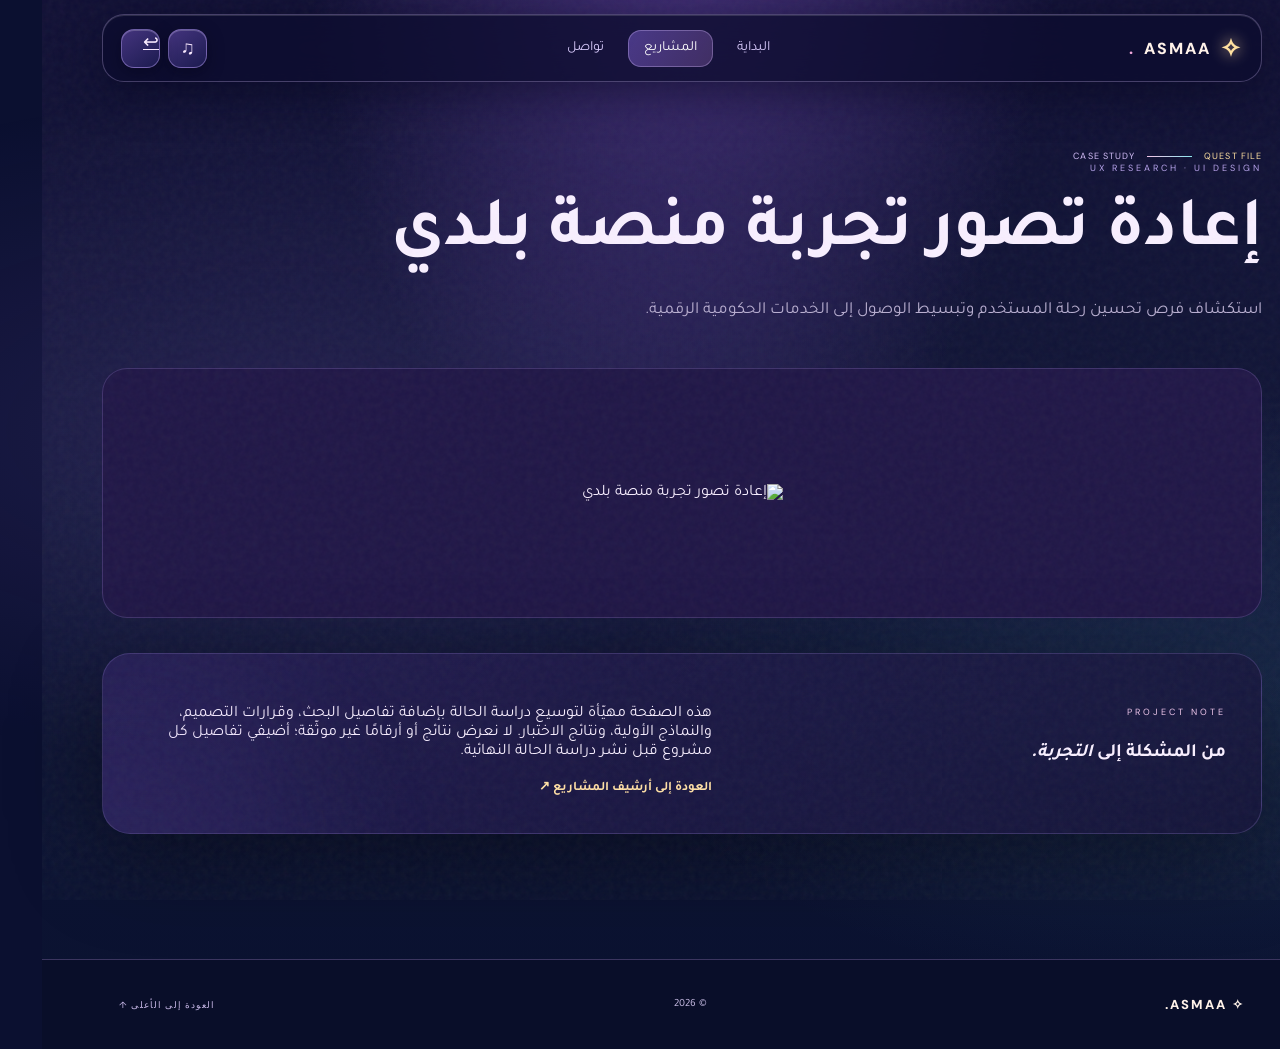
==== commit e5eac6ee: "Add files via upload" ====
--- a/project.html
+++ b/project.html
@@ -1,3 +1,3 @@
-<!doctype html><html lang="ar" dir="rtl" data-theme="arcana"><head><meta charset="utf-8"><meta name="viewport" content="width=device-width,initial-scale=1,viewport-fit=cover"><meta name="theme-color" content="#100d2b"><title>ملف المهمة — ASMAA</title><link rel="preconnect" href="https://fonts.googleapis.com"><link href="https://fonts.googleapis.com/css2?family=DM+Sans:wght@400;500;600;700;800&family=Tajawal:wght@400;500;600;700;800;900&display=swap" rel="stylesheet"><link rel="stylesheet" href="styles.css"></head><body><div class="grain"></div><div class="scroll-progress" id="scrollProgress"></div><header class="topbar"><a class="brand" href="index.html"><span class="brand-glyph">✧</span> ASMAA<span class="brand-dot">.</span></a><nav class="desktop-nav"><a href="index.html#home">البداية</a><a href="index.html#quests" class="current">المشاريع</a><a href="index.html#contact">تواصل</a></nav><div class="top-actions"><a class="icon-button" href="index.html" aria-label="العودة">↩</a></div></header><main class="project-page"><section class="section" style="padding-top:150px;min-height:75vh"><div class="section-label"><span>QUEST FILE</span><i></i> CASE STUDY</div><p class="eyebrow" id="projectType">SELECTED PROJECT</p><h1 id="projectTitle" style="font-size:clamp(38px,7vw,70px);margin:18px 0">ملف المهمة</h1><p id="projectDescription" style="max-width:720px;color:#b9afd1;font-size:17px;line-height:2">تفاصيل المشروع.</p><div id="projectImage" style="margin-top:40px;border:1px solid rgba(190,163,255,.2);border-radius:25px;overflow:hidden;background:#201747;min-height:250px;display:grid;place-items:center"></div><div class="profile-layout" style="margin-top:35px"><div><span class="micro-tag">PROJECT NOTE</span><h3>من المشكلة إلى <em>التجربة.</em></h3></div><div><p>هذه الصفحة مهيّأة لتوسيع دراسة الحالة بإضافة تفاصيل البحث، وقرارات التصميم، والنماذج الأولية، ونتائج الاختبار. لا نعرض نتائج أو أرقامًا غير موثّقة؛ أضيفي تفاصيل كل مشروع قبل نشر دراسة الحالة النهائية.</p><a class="text-link" href="index.html#quests">العودة إلى أرشيف المشاريع ↗</a></div></div></section></main><footer><a class="brand" href="index.html">✧ ASMAA.</a><span>© 2026</span><a href="index.html#home">العودة إلى الأعلى ↑</a></footer><script>
+<!doctype html><html lang="ar" dir="rtl" data-theme="arcana"><head><meta charset="utf-8"><meta name="viewport" content="width=device-width,initial-scale=1,viewport-fit=cover"><meta name="theme-color" content="#100d2b"><title>ملف المهمة — ASMAA</title><link rel="preconnect" href="https://fonts.googleapis.com"><link href="https://fonts.googleapis.com/css2?family=DM+Sans:wght@400;500;600;700;800&family=Tajawal:wght@400;500;600;700;800;900&display=swap" rel="stylesheet"><link rel="stylesheet" href="styles.css"></head><body><div class="grain"></div><div class="cursor-aura" id="cursorAura"></div><div class="scroll-progress" id="scrollProgress"></div><canvas id="sparkCanvas" aria-hidden="true"></canvas><header class="topbar"><a class="brand" href="index.html"><span class="brand-glyph">✧</span> ASMAA<span class="brand-dot">.</span></a><nav class="desktop-nav"><a href="index.html#home">البداية</a><a href="index.html#quests" class="current">المشاريع</a><a href="index.html#contact">تواصل</a></nav><div class="top-actions"><button class="icon-button sound-toggle" id="soundToggle" aria-label="تفعيل النغمات السحرية" aria-pressed="false">♫</button><a class="icon-button" href="index.html" aria-label="العودة">↩</a></div></header><main class="project-page"><section class="section" style="padding-top:150px;min-height:75vh"><div class="section-label"><span>QUEST FILE</span><i></i> CASE STUDY</div><p class="eyebrow" id="projectType">SELECTED PROJECT</p><h1 id="projectTitle" style="font-size:clamp(38px,7vw,70px);margin:18px 0">ملف المهمة</h1><p id="projectDescription" style="max-width:720px;color:#b9afd1;font-size:17px;line-height:2">تفاصيل المشروع.</p><div id="projectImage" style="margin-top:40px;border:1px solid rgba(190,163,255,.2);border-radius:25px;overflow:hidden;background:#201747;min-height:250px;display:grid;place-items:center"></div><div class="profile-layout" style="margin-top:35px"><div><span class="micro-tag">PROJECT NOTE</span><h3>من المشكلة إلى <em>التجربة.</em></h3></div><div><p>هذه الصفحة مهيّأة لتوسيع دراسة الحالة بإضافة تفاصيل البحث، وقرارات التصميم، والنماذج الأولية، ونتائج الاختبار. لا نعرض نتائج أو أرقامًا غير موثّقة؛ أضيفي تفاصيل كل مشروع قبل نشر دراسة الحالة النهائية.</p><a class="text-link" href="index.html#quests">العودة إلى أرشيف المشاريع ↗</a></div></div></section></main><footer><a class="brand" href="index.html">✧ ASMAA.</a><span>© 2026</span><a href="index.html#home">العودة إلى الأعلى ↑</a></footer><div class="sound-hint" id="soundHint">حرّكي المؤشر لتسمعي نغمات سحرية ♫</div><div class="toast" id="toast">+ 10 XP <span>✧</span></div><div class="spell-overlay" id="spellOverlay"><div class="spell-word">LUMOS ✧</div></div><script src="app.js"></script><script>
 const projects={balady:{title:'إعادة تصور تجربة منصة بلدي',type:'UX RESEARCH · UI DESIGN',desc:'استكشاف فرص تحسين رحلة المستخدم وتبسيط الوصول إلى الخدمات الحكومية الرقمية.',img:'assets/balady.svg'},'uqu-dine':{title:'UQU Dine',type:'UX/UI · MOBILE APP',desc:'منصة موحّدة تساعد مجتمع الجامعة على استكشاف خيارات المقاصف والاختيار بسهولة.',img:'assets/uqu-dine.png'},glassmorphism:{title:'مشغّل موسيقى بطبقات زجاجية',type:'VISUAL DESIGN · UI CONCEPT',desc:'استكشاف الشفافية والعمق في واجهة تفاعلية تجمع بين الوضوح والطابع البصري.',img:'assets/glassmorphism.png'},'artathon-1':{title:'أرتاثون — التحدي الأول',type:'DESIGN CHALLENGE',desc:'رحلة لتوليد الأفكار وتحويل التحدي إلى اتجاهات تصميمية قابلة للتطوير.',img:'assets/artathon-1.png'},'artathon-5':{title:'أرتاثون — التحدي الخامس',type:'DESIGN CHALLENGE',desc:'تجربة إضافية في صياغة الحلول وصقل الأفكار ضمن وقت وتحدٍ محددين.',img:'assets/artathon-5.png'}};const p=projects[new URLSearchParams(location.search).get('id')]||projects.balady;document.title=p.title+' — ASMAA';document.querySelector('#projectTitle').textContent=p.title;document.querySelector('#projectType').textContent=p.type;document.querySelector('#projectDescription').textContent=p.desc;const im=document.createElement('img');im.src=p.img;im.alt=p.title;im.style.cssText='max-width:100%;max-height:560px;object-fit:contain';document.querySelector('#projectImage').append(im);window.addEventListener('scroll',()=>{const m=document.documentElement.scrollHeight-innerHeight;document.querySelector('#scrollProgress').style.width=(m?scrollY/m*100:0)+'%'});
 </script></body></html>
--- a/styles.css
+++ b/styles.css
@@ -7,3 +7,41 @@
 [data-theme="light"]{--bg:#eee9ff;--bg2:#e4ddfa;--panel:rgba(255,255,255,.75);--text:#251a48;--muted:#665987;--line:rgba(101,73,159,.22)}[data-theme="light"] body{background:radial-gradient(ellipse at 18% 13%,#ded0ff 0,transparent 35%),radial-gradient(ellipse at 82% 45%,#d0f0ff 0,transparent 36%),#eee9ff;color:#251a48}[data-theme="light"] .topbar,[data-theme="light"] .side-nav,[data-theme="light"] .mobile-menu{background:rgba(249,246,255,.8)}[data-theme="light"] .desktop-nav a{color:#51456f}[data-theme="light"] .hero-description,[data-theme="light"] .section-heading>p,[data-theme="light"] .profile-content p,[data-theme="light"] .card-body p,[data-theme="light"] .ability-card p,[data-theme="light"] .contact-copy{color:#62577e}[data-theme="light"] .profile-layout,[data-theme="light"] .quest-card,[data-theme="light"] .ability-card,[data-theme="light"] .inventory{background:rgba(255,255,255,.7)}[data-theme="light"] .profile-content h3,[data-theme="light"] .card-body h3,[data-theme="light"] .ability-card h3{color:#2b2051}[data-theme="light"] .button-ghost{color:#34265c}[data-theme="light"] .contact-section{background:linear-gradient(180deg,rgba(223,211,255,.55),rgba(219,237,255,.7))}[data-theme="light"] .speech-bubble{background:rgba(247,241,255,.9);color:#38295f}[data-theme="light"] .speech-bubble:after{background:#f7f1ff}[data-theme="light"] footer{color:#6f638d}
 @keyframes load{to{width:100%}}@keyframes turn{to{transform:rotate(360deg)}}@keyframes witchFloat{0%,100%{transform:translateY(-15px) rotate(-1deg)}50%{transform:translateY(-29px) rotate(1deg)}}@keyframes float{0%,100%{transform:translateY(0)}50%{transform:translateY(-13px)}}@keyframes twinkle{0%,100%{opacity:.35;transform:scale(.8) rotate(0)}50%{opacity:1;transform:scale(1.25) rotate(18deg)}}@keyframes pulse{0%,100%{transform:scale(.94);box-shadow:0 0 25px rgba(189,147,255,.5)}50%{transform:scale(1.06);box-shadow:0 0 45px rgba(189,147,255,.8)}}@keyframes scrollMove{0%{transform:translateX(0)}100%{transform:translateX(70px)}}@keyframes marquee{to{transform:translateX(-35%)}}@media(max-width:900px){.hero{padding-inline:6vw;grid-template-columns:1fr 1fr}.hero-art{min-height:460px}.portal-left{width:130px;height:190px;left:-20px}.profile-layout{gap:30px}.ability-grid{grid-template-columns:repeat(2,1fr)}.side-nav{display:none}}@media(max-width:680px){html{scroll-padding-top:78px}.topbar{top:9px;width:calc(100% - 18px);height:58px;padding:0 13px;border-radius:17px}.brand{font-size:14px}.brand-glyph{font-size:21px}.desktop-nav{display:none}.menu-toggle{display:block}.icon-button{width:36px;height:36px;border-radius:11px}.mobile-menu{position:fixed;z-index:49;top:74px;left:12px;right:12px;padding:10px;display:flex;flex-direction:column;gap:4px;border:1px solid var(--line);border-radius:18px;background:rgba(20,15,53,.96);backdrop-filter:blur(22px);opacity:0;visibility:hidden;transform:translateY(-10px);transition:.25s}.mobile-menu.open{opacity:1;visibility:visible;transform:none}.mobile-menu a{padding:12px 15px}.hero{min-height:auto;min-height:100svh;display:flex;flex-direction:column-reverse;justify-content:center;gap:0;padding:96px 22px 85px}.hero-art{width:100%;min-height:390px;margin-bottom:8px}.witch-wrap{width:min(88%,390px);transform:translateY(-12px)}.spell-circle{width:min(82vw,350px)}.circle-b{width:min(68vw,290px)}.book-platform{width:260px;height:120px;bottom:9%}.portal-left{width:90px;height:140px;left:-24px;top:22%;opacity:.38}.portal-moon{font-size:42px;left:30px;top:20px}.portal-star{left:34px;bottom:20px}.speech-bubble{top:0;right:0;font-size:11px;padding:9px 12px}.character-label{bottom:1%;font-size:8px}.character-label small{font-size:10px}.hero-copy{width:100%;max-width:520px;text-align:center}.overline{justify-content:center;font-size:8px;margin-bottom:14px}.hero-kicker{font-size:13px}.hero h1{font-size:clamp(39px,11vw,58px);letter-spacing:-1px;margin-bottom:14px}.hero-description{font-size:14px;line-height:1.9;margin:0 auto 20px;max-width:440px}.hero-actions{justify-content:center}.button{min-height:46px;padding:0 15px;font-size:12px}.hero-meta{justify-content:center;gap:20px;margin-top:25px}.hero-meta b{font-size:9px}.hero-meta small{font-size:8px}.hero-bottom{bottom:18px;left:22px;right:22px;font-size:8px}.scroll-track{width:65px}.marquee{padding:14px 0}.section{width:calc(100% - 36px);padding:82px 0}.section-heading{display:block;margin:18px 0 30px}.section-heading h2{font-size:39px}.section-heading>p{font-size:13px;margin-top:13px}.profile-layout{grid-template-columns:1fr;padding:18px;gap:24px;border-radius:21px}.profile-art{min-height:235px}.profile-orbit{width:175px;height:175px}.profile-sigil{width:90px;height:90px;font-size:34px}.profile-sigil small{font-size:8px;bottom:-42px}.profile-note{font-size:11px}.profile-content h3{font-size:28px}.profile-content p{font-size:13px}.chips span{font-size:10px;padding:7px 10px}.quest-grid{grid-template-columns:1fr;gap:14px}.card-large{grid-column:auto;display:block}.card-large .card-visual{height:205px;min-height:0}.card-large .card-body{padding:18px}.card-visual{height:205px}.card-body{padding:17px}.card-body h3{font-size:18px}.card-body p{font-size:12px}.rarity{font-size:8px}.ability-grid{grid-template-columns:1fr 1fr;gap:10px}.ability-card{padding:17px 14px;min-height:235px}.ability-card h3{font-size:15px}.ability-card p{font-size:11px}.ability-symbol{width:39px;height:39px;margin-bottom:19px}.inventory{padding:17px}.inventory-title{font-size:9px}.tool-list{gap:7px}.tool-list span{font-size:9px;padding:7px 10px}.contact-section{padding:85px 20px}.contact-section h2{font-size:43px}.contact-copy{font-size:13px}.contact-links{gap:8px}.contact-links .button{min-width:calc(50% - 6px)}footer{flex-wrap:wrap;justify-content:center;text-align:center;padding:22px 18px;gap:13px}footer>span{width:100%;order:3;font-size:10px}.sound-hint{right:50%;transform:translate(50%,8px);bottom:12px;white-space:nowrap}.sound-hint.show{transform:translate(50%,0)}.cursor-aura{display:none}}@media(max-width:380px){.hero-art{min-height:340px}.hero-meta{gap:13px}.hero-meta b{font-size:8px}.ability-grid{grid-template-columns:1fr}.ability-card{min-height:0}.ability-card p{min-height:0}.contact-links .button{min-width:100%}}@media(prefers-reduced-motion:reduce){*,*:before,*:after{animation-duration:.01ms!important;animation-iteration-count:1!important;scroll-behavior:auto!important;transition-duration:.01ms!important}}
 .reveal{opacity:0;transform:translateY(24px);transition:opacity .75s ease,transform .75s cubic-bezier(.2,.7,.2,1)}.reveal.visible{opacity:1;transform:none}
+
+/* =========================================================
+   ARCANA WORLD — illustrated fantasy-game visual overhaul
+   ========================================================= */
+:root{--night:#0b1030;--night2:#171544;--violet:#7661cf;--lav:#c4a8ff;--pink:#f2a9dc;--cyan:#79e7ef;--gold:#ffe0a0;--cream:#fff3e7;--ink:#f8efff;--panel:rgba(31,28,79,.78);--line:rgba(208,185,255,.35)}
+html{scroll-behavior:smooth;background:var(--night)}body{background:radial-gradient(ellipse at 50% -15%,#47317d 0%,transparent 42%),linear-gradient(180deg,#111035 0%,#111637 46%,#0a1230 100%);color:var(--ink);overflow-x:hidden}
+body:before{content:"";position:fixed;inset:0;pointer-events:none;z-index:-1;background-image:url("assets/arcana-world.svg");background-size:cover;background-position:center top;opacity:.15;mix-blend-mode:screen}
+.ambient{filter:blur(65px);opacity:.24}.ambient-a{background:#7d56da}.ambient-b{background:#ed8dcf}.grain{opacity:.09}
+.topbar{background:rgba(13,13,47,.76);border:1px solid rgba(215,195,255,.28);box-shadow:0 12px 40px #08082188, inset 0 1px #fff2;backdrop-filter:blur(22px);border-radius:22px;top:14px;width:min(1160px,calc(100% - 28px));padding:11px 18px}
+.brand{color:#fff2e9}.brand-glyph{color:var(--gold);text-shadow:0 0 15px #ffdba8}.desktop-nav a{color:#d7c9fa}.desktop-nav a.current,.desktop-nav a:hover{color:#fff;background:linear-gradient(120deg,#765acb88,#b47bcf44);box-shadow:inset 0 0 0 1px #d8bfff55}
+.icon-button{color:#f9eaff;background:linear-gradient(145deg,#44347e,#1c1b50);border:1px solid #bba0f677;box-shadow:inset 0 1px #fff3,0 5px 15px #05051d88}.icon-button:hover,.icon-button.active{background:linear-gradient(145deg,#9b76df,#4c75b9);box-shadow:0 0 22px #a88cff99}
+.mobile-menu{background:#17133eeb;border:1px solid var(--line);backdrop-filter:blur(20px);border-radius:20px}.mobile-menu a{color:#fff}
+.side-nav{background:#17143fbb;border:1px solid #bda3ef55;box-shadow:0 10px 35px #05051d99;backdrop-filter:blur(14px)}.side-nav a{color:#e5d8ff}.side-nav a:hover{background:#8b6de0;color:white}
+.hero{min-height:790px;isolation:isolate;background:linear-gradient(90deg,#11103222,#12123b33),url("assets/arcana-world.svg") center/cover no-repeat;padding-top:150px}
+.hero:before{content:"";position:absolute;inset:0;background:linear-gradient(90deg,rgba(12,13,44,.12),rgba(12,13,44,.78) 52%,rgba(12,13,44,.28)),linear-gradient(0deg,#0b1230 0%,transparent 25%);z-index:-1}
+.hero:after{content:"";position:absolute;left:-7%;right:-7%;bottom:-78px;height:170px;background:radial-gradient(ellipse at 50% 0%,#8270d8 0%,#302760 28%,transparent 70%);filter:blur(18px);opacity:.45;z-index:-1}
+.hero-copy{position:relative;z-index:3;max-width:590px}.overline{color:#d8c9ff;letter-spacing:.13em}.status-dot{background:#7ff0e7;box-shadow:0 0 13px #7ff0e7}.hero-kicker{color:#f4c9ef}.hero h1{color:#fff3e8;text-shadow:0 5px 24px #0b0b2b}.hero h1 em,.section-heading h2 em,.profile-content h3 em,.contact-section h2 em{color:#f4c5f0;text-shadow:0 0 25px #d48aff55}.hero-description{color:#e1d9f7}.button{border-radius:15px 15px 24px 15px;position:relative;overflow:hidden;box-shadow:0 8px 25px #08092366,inset 0 1px #fff5}.button:before{content:"";position:absolute;inset:2px;border:1px solid #fff4;border-radius:inherit;pointer-events:none}.button-primary{color:#211743;background:linear-gradient(130deg,#ffe7b4,#e8aee8 55%,#a9e9ef);border:1px solid #fff0d5}.button-ghost{color:#f6eaff;background:linear-gradient(145deg,#443576aa,#201d51aa);border:1px solid #d4b6ff88}.button:hover{transform:translateY(-4px) scale(1.025);filter:brightness(1.1);box-shadow:0 12px 30px #9e77e866}
+.hero-meta{border-top:1px solid #d4c0ff44}.hero-meta small{color:#c6b7e8}.hero-meta b{color:#fff0df}
+.hero-art{min-height:520px;filter:drop-shadow(0 30px 50px #07082088)}.hero-orbit,.spell-circle{border-color:#d7b4ff66;box-shadow:0 0 24px #b18cff22,inset 0 0 24px #a77be822}.portal-left{background:radial-gradient(circle,#fff1d877,#aa82e733 45%,transparent 70%);border:2px solid #d7b8ff88;box-shadow:0 0 60px #9b80f988}.portal-moon{color:#ffe1ac;text-shadow:0 0 24px #ffe1ac}.floating-rune{color:#ffe0a0;text-shadow:0 0 18px #ffe0a0}.book-platform{filter:drop-shadow(0 20px 25px #08082188)}.book-page{background:linear-gradient(135deg,#fff1db,#cbb7ed);border:2px solid #ffe0b2;box-shadow:inset 0 0 22px #9776d455}.book-glow{background:#dba9ff;filter:blur(38px);opacity:.3}.witch-wrap{filter:drop-shadow(0 0 28px #e7b8ff66)}.witch-art{border-radius:45% 48% 34% 34%;mix-blend-mode:normal;box-shadow:0 0 0 7px #d8b7ff44,0 0 0 13px #f3c4e822}.character-label{background:#1d1a4cdd;border:1px solid #d7b8ff88;color:#ffe8b7;backdrop-filter:blur(12px)}.speech-bubble{background:linear-gradient(135deg,#fff0db,#ecd8ff);color:#30245e;border:2px solid #fff4d8;box-shadow:0 10px 35px #05051d99}.speech-bubble small{color:#69528e}
+.hero-bottom{color:#d5c8f2}.scroll-track{background:#fff3}.scroll-track i{background:#ffe2ac;box-shadow:0 0 12px #ffe2ac}
+.marquee{background:linear-gradient(90deg,#251d56,#483276,#211b52);border-block:1px solid #d3b5ff55;color:#f6d9f2;overflow:hidden}.marquee b{color:#ffe2a5}
+.section{position:relative;isolation:isolate}.section:before{content:"";position:absolute;z-index:-1;inset:8% -8vw 0;background:radial-gradient(ellipse at 20% 40%,#7b58c52b,transparent 45%),radial-gradient(ellipse at 90% 70%,#4b9cc322,transparent 35%);pointer-events:none}.about-section:after,.quests-section:after,.abilities-section:after{content:"✧      ·       ✦       ·      ✧";position:absolute;top:40px;left:5%;color:#e5c4ff55;letter-spacing:1.2em;font-size:18px;pointer-events:none}
+.section-label{color:#d3bdf8;letter-spacing:.12em}.section-label span{color:#ffe0a0}.section-label i{background:linear-gradient(90deg,#f6c5e9,#8de7ef)}.eyebrow{color:#b8a4ed}.section-heading h2{color:#fff0e7}.section-heading>p{color:#cfc4e9}
+.profile-layout{gap:clamp(30px,7vw,100px)}.profile-art{background:url("assets/arcana-world.svg") center/cover,linear-gradient(145deg,#51418c,#1a1c50);border:1px solid #e2c3ff77;border-radius:48% 48% 24px 24px;box-shadow:0 25px 65px #07082099,inset 0 0 55px #c6a5ff33;overflow:hidden}.profile-art:before{content:"";position:absolute;inset:12%;border:1px solid #f9d9a988;border-radius:50%;box-shadow:0 0 35px #dca9ff55}.profile-orbit{border-color:#f4d9aa99}.profile-sigil{background:radial-gradient(circle,#fce1ad,#ae86e8 70%);color:#32245e;box-shadow:0 0 45px #f4d69b77}.profile-note{background:#17143ddd;border:1px solid #d5b6ff77;color:#fff0dd;backdrop-filter:blur(12px)}.profile-content h3{color:#fff0e8}.profile-content p{color:#d3c9e9}.micro-tag{color:#f0c7ec}.chips span{background:linear-gradient(135deg,#5b438e,#29275f);border:1px solid #c8a9ff66;color:#f3e8ff;box-shadow:inset 0 1px #fff2}.text-link{color:#ffe0a5}
+.quests-section{background:linear-gradient(180deg,#11143355,#18154288,#10163466)}.quest-grid{gap:24px}.quest-card{background:linear-gradient(145deg,#282255,#16183e);border:1px solid #d1b4f477;border-radius:24px 24px 36px 24px;box-shadow:0 18px 42px #05051c88,inset 0 1px #fff2;overflow:hidden;transition:transform .5s cubic-bezier(.2,.8,.2,1),border-color .3s,box-shadow .3s}.quest-card:before{content:"";position:absolute;inset:7px;border:1px solid #d5b7ff35;border-radius:19px 19px 29px 19px;pointer-events:none;z-index:2}.quest-card:hover{transform:translateY(-10px) rotate(-.4deg);border-color:#f7d8a5;box-shadow:0 25px 60px #07071e,0 0 30px #a986e944}.card-visual{border-radius:0;background:linear-gradient(145deg,#6650a0,#252557);position:relative;overflow:hidden}.card-visual:before{content:"✦   ✧       ·       ✧";position:absolute;inset:16px auto auto 18px;color:#ffe2a7;z-index:1;letter-spacing:.6em;text-shadow:0 0 12px #ffe2a7}.card-visual img{filter:saturate(.9);transition:transform .7s,filter .7s}.quest-card:hover .card-visual img{transform:scale(1.06);filter:saturate(1.12) brightness(1.08)}.file-stamp{background:#17143dcc;color:#ffe4ad;border:1px solid #f8d8a5aa;border-radius:8px}.card-open{background:#f4d8a9;color:#2a2054;box-shadow:0 0 18px #ffe1ad77}.visual-caption{color:#fff0d9}.card-body{color:#f8efff}.card-type{color:#c8b3fa}.card-body h3{color:#fff1e6}.card-body p{color:#cfc4e7}.rarity{color:#ffe0a3}
+.abilities-section{background:radial-gradient(ellipse at 50% 50%,#38286466,transparent 65%)}.ability-grid{gap:18px}.ability-card{background:linear-gradient(145deg,#30265fdd,#17183fdd);border:1px solid #cdb0f477;border-radius:22px 22px 34px 22px;box-shadow:0 15px 35px #06061d88,inset 0 1px #fff2;position:relative;overflow:hidden}.ability-card:after{content:"";position:absolute;right:-35px;bottom:-55px;width:150px;height:150px;border:1px solid #e3c4ff33;border-radius:50%;box-shadow:0 0 0 15px #d9b5ff0a,0 0 0 30px #d9b5ff08}.ability-card:hover{transform:translateY(-7px);border-color:#ffe0a5;box-shadow:0 20px 45px #06061d,0 0 25px #a78bff44}.ability-symbol{background:radial-gradient(circle,#fbe1b2,#aa83dc);color:#2a2053;box-shadow:0 0 20px #e2baff66}.ability-card small{color:#d2bafa}.ability-card h3{color:#fff0e6}.ability-card p{color:#cec4e5}.ability-line{background:#ffffff20}.ability-line i{background:linear-gradient(90deg,#f1a9df,#8c8aff,#7be7ed);box-shadow:0 0 12px #bfa4ff}.inventory{background:linear-gradient(135deg,#30245d,#17173f);border:1px solid #d4b8f477;border-radius:22px;box-shadow:0 15px 35px #05051c77}.inventory-title{color:#ffe1a7}.inventory-title small{color:#c8b9e6}.tool-list span{background:#443474;border:1px solid #cdb0f455;color:#f4eaff}.tool-list span:hover{background:#7057ae}
+.contact-section{background:url("assets/arcana-world.svg") center/cover no-repeat,linear-gradient(145deg,#181442,#0e1838);border-top:1px solid #c9a9f655;position:relative;isolation:isolate;overflow:hidden}.contact-section:before{content:"";position:absolute;inset:0;background:linear-gradient(180deg,#121238bb,#111333e8);z-index:-1}.contact-section h2{color:#fff0e8}.contact-copy{color:#d4c8e9}.contact-portal{filter:drop-shadow(0 0 35px #ad8dff88)}.portal-ring{border-color:#dcbaff;box-shadow:0 0 30px #a78bff, inset 0 0 25px #a78bff66}.portal-core{background:radial-gradient(circle,#ffe8ba,#a58be8 65%);color:#34205b;box-shadow:0 0 40px #f5c9ec}.cv-download{color:#ffe1a6}
+footer{background:#090e29;border-top:1px solid #c4a3f444;color:#c8bce4}.footer .brand{color:#fff}.toast{background:linear-gradient(120deg,#f9dfb1,#e6b6ed);color:#2d2054;box-shadow:0 10px 30px #06061d99}.spell-overlay{background:radial-gradient(circle,#d9b5ff55,transparent 65%)}.spell-word{color:#ffe2a5;text-shadow:0 0 28px #dcbaff}.sound-hint{background:#251d54;color:#fff0db;border:1px solid #c8a9f477}
+#sparkCanvas{z-index:80;pointer-events:none}.cursor-aura{z-index:79;background:radial-gradient(circle,#cbaaff55 0%,#85e8ef20 42%,transparent 72%);mix-blend-mode:screen}
+/* Organic illustration-like embellishments */
+.hero-art:before{content:"";position:absolute;inset:5% 0 0;background:radial-gradient(ellipse at 50% 65%,#b98ae955,transparent 50%);filter:blur(28px);pointer-events:none}.hero-art:after{content:"✧";position:absolute;right:7%;top:12%;font-size:34px;color:#ffe3a7;text-shadow:0 0 22px #ffe3a7;animation:twinkle 3s ease-in-out infinite}.profile-art:after{content:"✦";position:absolute;top:18%;right:18%;font-size:30px;color:#ffe1a5;text-shadow:0 0 20px #ffe1a5;animation:twinkle 2.5s infinite}.quest-card,.ability-card,.inventory{backdrop-filter:blur(8px)}
+@keyframes twinkle{0%,100%{opacity:.45;transform:scale(.8) rotate(0)}50%{opacity:1;transform:scale(1.18) rotate(18deg)}}
+@keyframes driftCloud{0%,100%{transform:translate3d(0,0,0)}50%{transform:translate3d(0,-12px,0)}}
+.portal-left,.profile-sigil,.contact-portal{animation:driftCloud 7s ease-in-out infinite}
+/* Small screens: keep the story illustration intact and readable */
+@media(max-width:760px){.topbar{top:8px;width:calc(100% - 16px);padding:9px 12px;border-radius:17px}.hero{min-height:auto;padding:110px 20px 70px;background-position:42% center}.hero:before{background:linear-gradient(180deg,#10103277,#101032c9 43%,#101333e8 100%)}.hero-copy{max-width:100%;text-align:center}.hero-copy .overline{justify-content:center;font-size:9px}.hero h1{font-size:clamp(40px,12vw,64px);line-height:1.2}.hero-description{max-width:520px;margin-inline:auto}.hero-actions{justify-content:center;flex-wrap:wrap}.hero-meta{justify-content:center}.hero-art{min-height:390px;margin:10px auto 0;width:min(100%,480px)}.portal-left{left:3%;top:6%;width:95px;height:170px}.witch-wrap{width:min(72%,310px);left:50%;transform:translateX(-50%)}.witch-art{width:100%}.speech-bubble{right:auto;left:50%;transform:translateX(-50%);bottom:4%;max-width:220px}.character-label{right:50%;transform:translateX(50%);bottom:-2%}.hero-bottom{margin-top:20px}.section{padding-inline:20px}.section-heading{gap:14px}.profile-layout{grid-template-columns:1fr}.profile-art{min-height:330px;max-width:420px;width:100%;margin:auto}.quest-grid{grid-template-columns:1fr;max-width:560px;margin-inline:auto}.quest-card.card-large{grid-column:auto}.card-visual{height:220px}.ability-grid{grid-template-columns:1fr 1fr}.contact-section{padding:85px 22px}.side-nav{display:none}body:before{background-position:48% top;opacity:.1}}
+@media(max-width:390px){.hero-art{min-height:330px}.hero-meta{flex-direction:column}.ability-grid{grid-template-columns:1fr}.card-visual{height:190px}.section-heading h2{font-size:36px}}
+@media(prefers-reduced-motion:reduce){.portal-left,.profile-sigil,.contact-portal,.hero-art:after,.profile-art:after{animation:none!important}}
